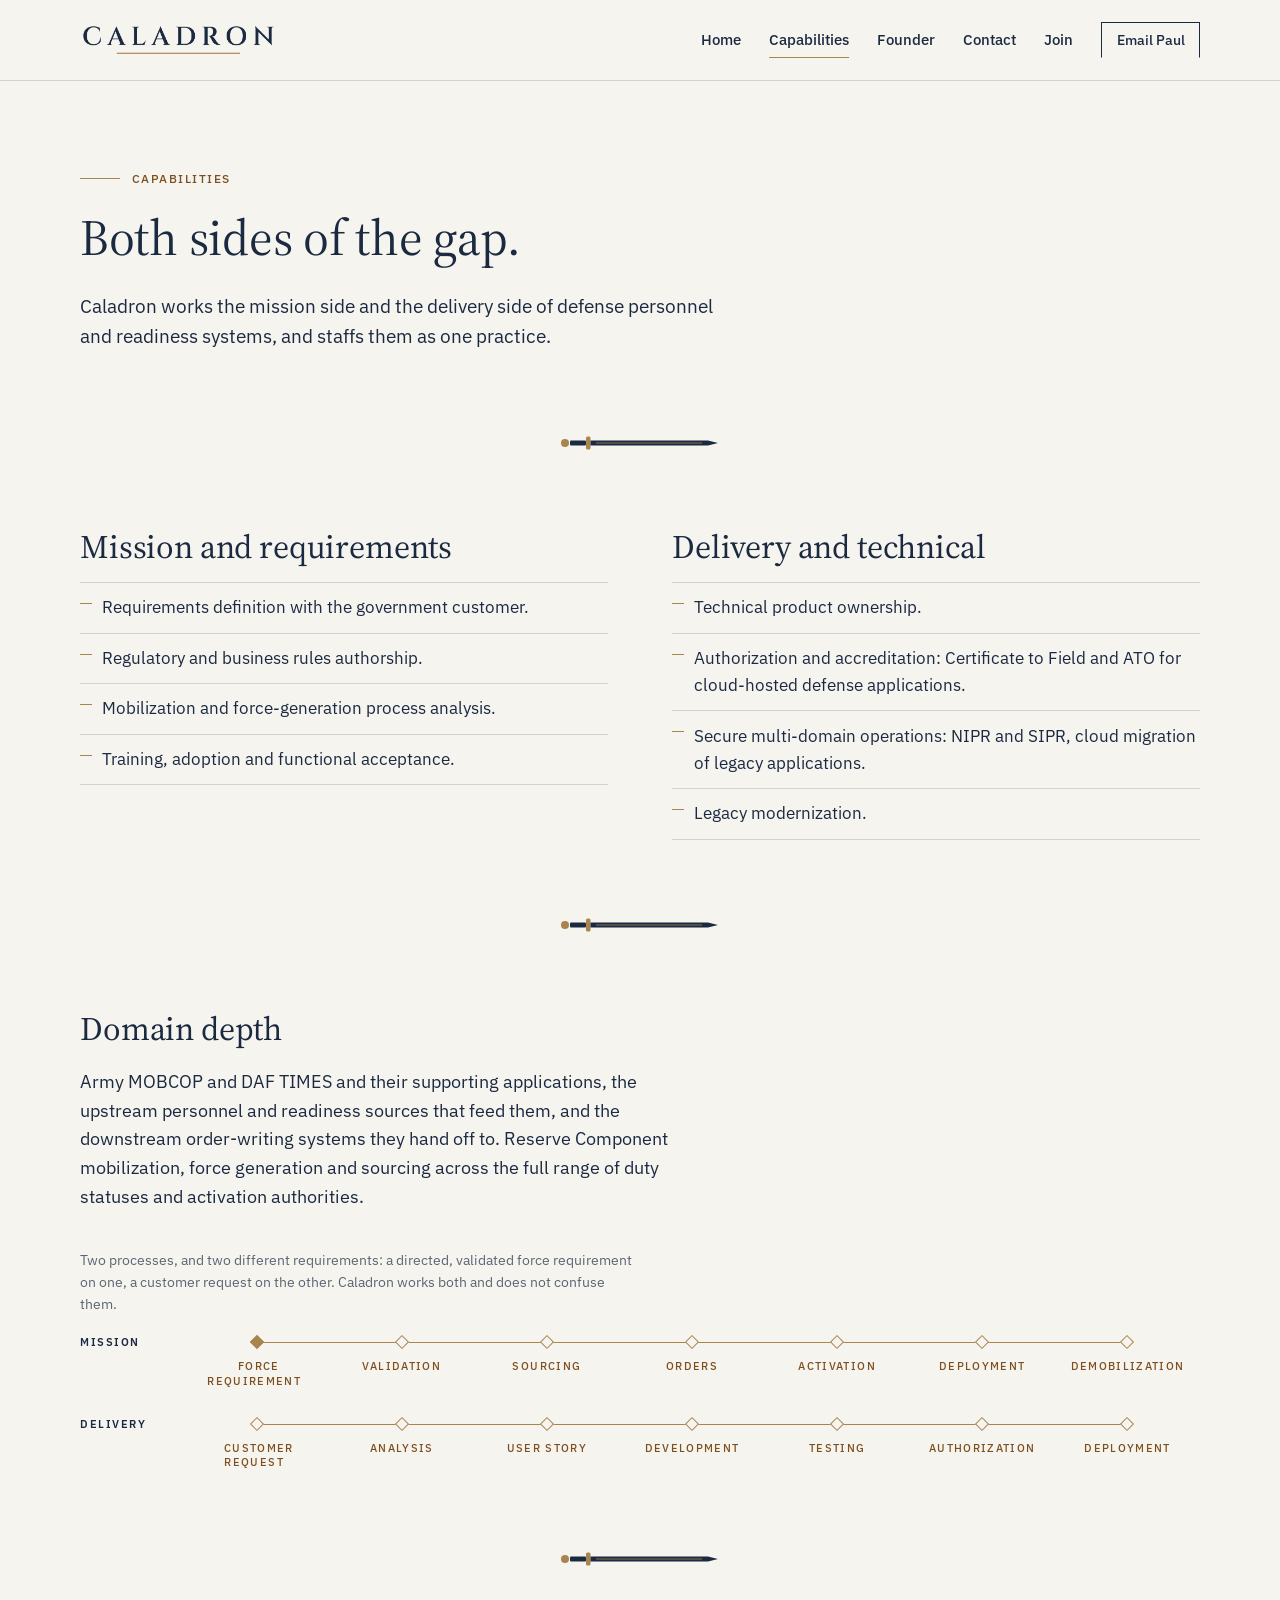
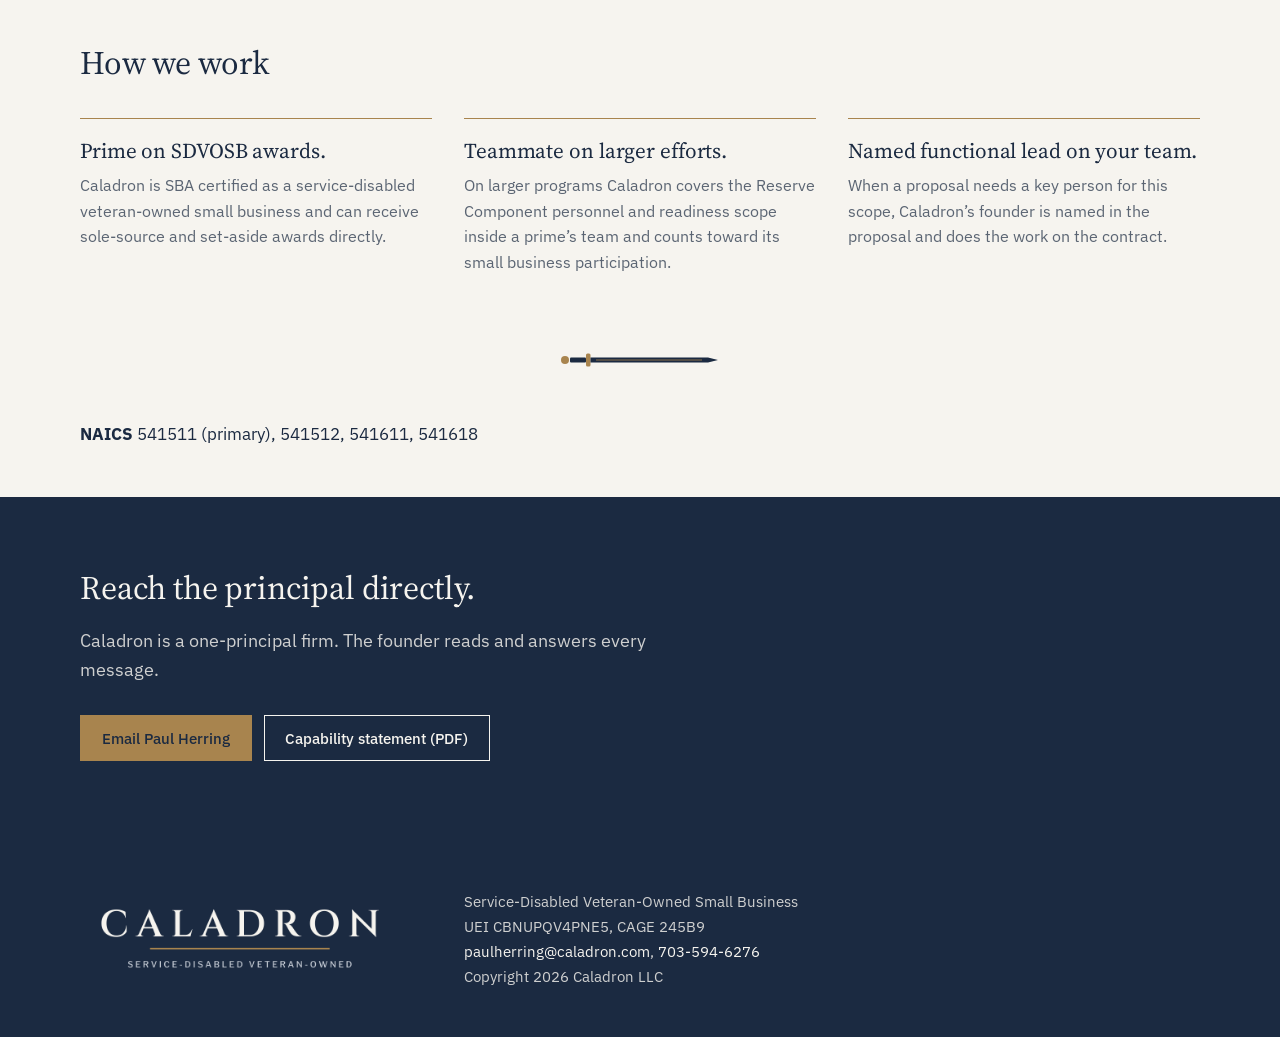
==== capabilities/index.html @ ef8f438b "Rails: a force requirement is not a customer request Co-Authored-By: Claude Fable 5.1 <noreply@anthr" ====
<!doctype html>
<html lang="en">
<head>
<meta charset="utf-8">
<meta name="viewport" content="width=device-width, initial-scale=1, viewport-fit=cover">
<title>Capabilities. Caladron LLC</title>
<meta name="description" content="Mission and requirements work, delivery and technical work, and the domain depth behind both: Reserve Component mobilization, force generation and readiness systems.">
<link rel="canonical" href="https://www.caladron.com/capabilities/">
<meta property="og:site_name" content="Caladron LLC">
<meta property="og:type" content="website">
<meta property="og:title" content="Capabilities. Caladron LLC">
<meta property="og:description" content="Mission and requirements work, delivery and technical work, and the domain depth behind both: Reserve Component mobilization, force generation and readiness systems.">
<meta property="og:url" content="https://www.caladron.com/capabilities/">
<meta property="og:image" content="https://www.caladron.com/assets/caladron-social-1200x630.png">
<meta name="twitter:card" content="summary_large_image">
<link rel="icon" type="image/png" href="../assets/favicon.png">
<link rel="apple-touch-icon" href="../assets/apple-touch-icon.png">
<link rel="preconnect" href="https://fonts.googleapis.com">
<link rel="preconnect" href="https://fonts.gstatic.com" crossorigin>
<link rel="stylesheet" href="https://fonts.googleapis.com/css2?family=IBM+Plex+Sans:wght@400;500;600&family=Source+Serif+4:opsz,wght@8..60,400;8..60,600&display=swap">
<link rel="stylesheet" href="../assets/site.css">
</head>
<body>
<a class="skip" href="#main">Skip to content</a>
<header class="site-header">
  <div class="wrap">
    <a class="brand" href="../" aria-label="Caladron LLC home"><img src="../assets/caladron-header-wordmark.png" alt="Caladron" width="1406" height="243"></a>
    <button class="menu-btn" type="button" aria-expanded="false" aria-controls="nav">Menu</button>
    <nav class="nav" id="nav" aria-label="Site">
      <a href="../">Home</a><a href="../capabilities/" aria-current="page">Capabilities</a><a href="../founder/">Founder</a><a href="../contact/">Contact</a><a href="../join/">Join</a><a class="btn small" href="mailto:paulherring@caladron.com">Email Paul</a>
    </nav>
  </div>
</header>
<main id="main">
<section class="hero">
  <div class="wrap">
    <p class="eyebrow">Capabilities</p>
    <h1>Both sides of the gap.</h1>
    <p class="lede">Caladron works the mission side and the delivery side of defense personnel and readiness systems, and staffs them as one practice.</p>
  </div>
</section>
<div class="divider" aria-hidden="true"><svg viewBox="0 0 168 18" xmlns="http://www.w3.org/2000/svg"><circle cx="9" cy="9" r="4" fill="#A8844E"/><rect x="14" y="6.5" width="16" height="5" rx="1" fill="#1B2A41"/><rect x="30" y="2.5" width="4.5" height="13" rx="1.5" fill="#A8844E"/><path d="M34.5 6.5 H152 L162 9 L152 11.5 H34.5 Z" fill="#1B2A41"/><path d="M40 9 H146" stroke="#A8844E" stroke-width=".8"/></svg></div>
<section class="section">
  <div class="wrap">
    <div class="duo">
      <div><h2>Mission and requirements</h2><ul class="list"><li>Requirements definition with the government customer.</li><li>Regulatory and business rules authorship.</li><li>Mobilization and force-generation process analysis.</li><li>Training, adoption and functional acceptance.</li></ul></div>
      <div><h2>Delivery and technical</h2><ul class="list"><li>Technical product ownership.</li><li>Authorization and accreditation: Certificate to Field and ATO for cloud-hosted defense applications.</li><li>Secure multi-domain operations: NIPR and SIPR, cloud migration of legacy applications.</li><li>Legacy modernization.</li></ul></div>
    </div>
  </div>
</section>
<div class="divider" aria-hidden="true"><svg viewBox="0 0 168 18" xmlns="http://www.w3.org/2000/svg"><circle cx="9" cy="9" r="4" fill="#A8844E"/><rect x="14" y="6.5" width="16" height="5" rx="1" fill="#1B2A41"/><rect x="30" y="2.5" width="4.5" height="13" rx="1.5" fill="#A8844E"/><path d="M34.5 6.5 H152 L162 9 L152 11.5 H34.5 Z" fill="#1B2A41"/><path d="M40 9 H146" stroke="#A8844E" stroke-width=".8"/></svg></div>
<section class="section">
  <div class="wrap">
    <h2>Domain depth</h2>
    <p class="lede">Army MOBCOP and DAF TIMES and their supporting applications, the upstream personnel and readiness sources that feed them, and the downstream order-writing systems they hand off to. Reserve Component mobilization, force generation and sourcing across the full range of duty statuses and activation authorities.</p>
    <p class="rail-title">Two processes, and two different requirements: a directed, validated force requirement on one, a customer request on the other. Caladron works both and does not confuse them.</p><div class="rails"><div class="rail-row"><div class="rail-name">Mission</div><ol class="rail rail-mission" aria-label="The mobilization process"><li><span>Force requirement</span></li><li><span>Validation</span></li><li><span>Sourcing</span></li><li><span>Orders</span></li><li><span>Activation</span></li><li><span>Deployment</span></li><li><span>Demobilization</span></li></ol></div><div class="rail-row"><div class="rail-name">Delivery</div><ol class="rail rail-delivery" aria-label="The delivery process"><li><span>Customer request</span></li><li><span>Analysis</span></li><li><span>User story</span></li><li><span>Development</span></li><li><span>Testing</span></li><li><span>Authorization</span></li><li><span>Deployment</span></li></ol></div></div>
  </div>
</section>
<div class="divider" aria-hidden="true"><svg viewBox="0 0 168 18" xmlns="http://www.w3.org/2000/svg"><circle cx="9" cy="9" r="4" fill="#A8844E"/><rect x="14" y="6.5" width="16" height="5" rx="1" fill="#1B2A41"/><rect x="30" y="2.5" width="4.5" height="13" rx="1.5" fill="#A8844E"/><path d="M34.5 6.5 H152 L162 9 L152 11.5 H34.5 Z" fill="#1B2A41"/><path d="M40 9 H146" stroke="#A8844E" stroke-width=".8"/></svg></div>
<section class="section">
  <div class="wrap">
    <div class="section-head"><h2>How we work</h2></div>
    <div class="trio"><div><h3>Prime on SDVOSB awards.</h3><p>Caladron is SBA certified as a service-disabled veteran-owned small business and can receive sole-source and set-aside awards directly.</p></div><div><h3>Teammate on larger efforts.</h3><p>On larger programs Caladron covers the Reserve Component personnel and readiness scope inside a prime’s team and counts toward its small business participation.</p></div><div><h3>Named functional lead on your team.</h3><p>When a proposal needs a key person for this scope, Caladron’s founder is named in the proposal and does the work on the contract.</p></div></div>
  </div>
</section>
<div class="divider" aria-hidden="true"><svg viewBox="0 0 168 18" xmlns="http://www.w3.org/2000/svg"><circle cx="9" cy="9" r="4" fill="#A8844E"/><rect x="14" y="6.5" width="16" height="5" rx="1" fill="#1B2A41"/><rect x="30" y="2.5" width="4.5" height="13" rx="1.5" fill="#A8844E"/><path d="M34.5 6.5 H152 L162 9 L152 11.5 H34.5 Z" fill="#1B2A41"/><path d="M40 9 H146" stroke="#A8844E" stroke-width=".8"/></svg></div>
<section class="section tight">
  <div class="wrap">
    <p><strong>NAICS</strong> 541511 (primary), 541512, 541611, 541618</p>
  </div>
</section>
<section class="cta navy">
  <div class="wrap">
    <h2>Reach the principal directly.</h2>
    <p class="lede">Caladron is a one-principal firm. The founder reads and answers every message.</p>
    <div class="actions"><a class="btn primary" href="mailto:paulherring@caladron.com">Email Paul Herring</a><a class="btn" href="../assets/Caladron_Capability_Statement.pdf">Capability statement (PDF)</a></div>
  </div>
</section>
</main>
<footer class="site-footer navy">
  <div class="wrap">
    <img src="../assets/caladron-1A-wordmark-on-navy.png" alt="Caladron, service-disabled veteran-owned" width="1568" height="480">
    <div class="lines">
      <p>Service-Disabled Veteran-Owned Small Business</p>
      <p>UEI CBNUPQV4PNE5, CAGE 245B9</p>
      <p><a href="mailto:paulherring@caladron.com">paulherring@caladron.com</a>, <a href="tel:+17035946276">703-594-6276</a></p>
      <p>Copyright 2026 Caladron LLC</p>
    </div>
  </div>
</footer>
<script>
(function () {
  var b = document.querySelector('.menu-btn'), n = document.getElementById('nav');
  if (b && n) b.addEventListener('click', function () {
    var open = n.classList.toggle('open');
    b.setAttribute('aria-expanded', open ? 'true' : 'false');
  });
})();
</script>
</body>
</html>
---- assets/site.css ----
/* Caladron LLC. One measured column, parchment ground, navy type, the wordmark's brass hairline as the only ornament. */
:root {
  --parchment: #F6F4EF;
  --parchment-deep: #ECE8DF;
  --navy: #1B2A41;
  --slate: #5B6573;
  --brass: #A8844E;
  --brass-ink: #7D4F1E;
  --rule: #D8D2C4;
  --font-display: 'Source Serif 4', Georgia, 'Times New Roman', serif;
  --font-body: 'IBM Plex Sans', 'Helvetica Neue', Arial, sans-serif;
  --measure: 62ch;
  --col: 1120px;
  color-scheme: light;
}

* { box-sizing: border-box; }
html { -webkit-text-size-adjust: 100%; }
body {
  margin: 0;
  background: var(--parchment);
  color: var(--navy);
  font-family: var(--font-body);
  font-size: 1.0625rem;
  line-height: 1.6;
  font-feature-settings: "kern" 1;
}
img { max-width: 100%; height: auto; display: block; }
a { color: var(--brass-ink); text-decoration-thickness: 1px; text-underline-offset: 3px; }
a:hover { color: var(--navy); }
:focus-visible { outline: 2px solid var(--brass-ink); outline-offset: 3px; }
.skip { position: absolute; left: -999px; top: 8px; background: var(--navy); color: var(--parchment); padding: .5rem .75rem; z-index: 50; }
.skip:focus { left: 8px; }

h1, h2, h3 { font-family: var(--font-display); font-weight: 400; line-height: 1.15; margin: 0; text-wrap: balance; letter-spacing: -0.005em; }
h1 { font-size: clamp(2rem, 1.2rem + 2.6vw, 3.15rem); max-width: 22ch; }
h2 { font-size: clamp(1.55rem, 1.2rem + 1.1vw, 2.05rem); max-width: 28ch; }
h3 { font-size: 1.32rem; }
p { margin: 0; max-width: var(--measure); }
p + p { margin-top: 1rem; }

.wrap { width: min(100% - 2.5rem, var(--col)); margin-inline: auto; }

/* Eyebrow: the small brass label, with the wordmark's rule in front of it. */
.eyebrow {
  display: flex; align-items: center; gap: .75rem;
  font-size: .78rem; font-weight: 500; letter-spacing: .12em; text-transform: uppercase;
  color: var(--brass-ink); margin: 0 0 1.25rem;
}
.eyebrow::before { content: ""; width: 2.5rem; height: 1px; background: var(--brass); flex: none; }

/* Header */
.site-header { border-bottom: 1px solid var(--rule); background: var(--parchment); }
.site-header .wrap { display: flex; align-items: center; justify-content: space-between; gap: 1.5rem; min-height: 5rem; }
.brand img { height: 34px; width: auto; }
.brand { display: inline-flex; }
.nav { display: flex; align-items: center; gap: 1.75rem; }
.nav a { color: var(--navy); text-decoration: none; font-size: .95rem; font-weight: 500; padding-block: .35rem; border-bottom: 1px solid transparent; }
.nav a:hover { border-bottom-color: var(--brass); }
.nav a[aria-current="page"] { border-bottom-color: var(--brass); }
.menu-btn { display: none; background: none; border: 1px solid var(--navy); color: var(--navy); font: inherit; font-size: .9rem; font-weight: 500; padding: .45rem .8rem; cursor: pointer; }

/* Buttons */
.btn {
  display: inline-flex; align-items: center; justify-content: center;
  padding: .8rem 1.3rem; font-family: var(--font-body); font-size: .95rem; font-weight: 500;
  text-decoration: none; border: 1px solid var(--navy); color: var(--navy); background: transparent;
  cursor: pointer; line-height: 1.2;
}
.btn:hover { background: var(--navy); color: var(--parchment); }
.btn.primary { background: var(--navy); color: var(--parchment); }
.btn.primary:hover { background: #24364f; border-color: #24364f; }
.btn.small { padding: .55rem .9rem; font-size: .9rem; }
.actions { display: flex; flex-wrap: wrap; gap: .75rem; margin-top: 2rem; }

/* Sections */
.section { padding-block: 4.5rem; }
.section + .section { border-top: 0; }
.section.tight { padding-block: 3rem; }
.hero { padding-block: 5.5rem 5rem; }
.hero .lede { font-size: 1.2rem; line-height: 1.55; margin-top: 1.5rem; max-width: 58ch; }
.lede { font-size: 1.15rem; line-height: 1.55; margin-top: 1.25rem; max-width: 58ch; }
.section-head { margin-bottom: 2.25rem; }
.section-head p { margin-top: .9rem; color: var(--slate); }

/* Three-up items: a brass hairline over each, nothing boxed. */
.trio { display: grid; grid-template-columns: repeat(3, minmax(0, 1fr)); gap: 2.5rem 2rem; }
.trio > div { border-top: 1px solid var(--brass); padding-top: 1.25rem; min-width: 0; }
.trio h3 { margin-bottom: .6rem; }
.trio p { color: var(--slate); font-size: 1rem; }

/* Two-column lists on Capabilities */
.duo { display: grid; grid-template-columns: repeat(2, minmax(0, 1fr)); gap: 2.5rem 4rem; }
.duo > div { min-width: 0; }
.duo h2 { margin-bottom: 1rem; }
.list { margin: 0; padding: 0; list-style: none; max-width: var(--measure); }
.list li { padding: .7rem 0 .7rem 1.4rem; position: relative; border-top: 1px solid var(--rule); }
.list li:last-child { border-bottom: 1px solid var(--rule); }
.list li::before { content: ""; position: absolute; left: 0; top: 1.25rem; width: .75rem; height: 1px; background: var(--brass); }

/* Corporate data strip */
.strip { background: var(--parchment-deep); border-top: 1px solid var(--rule); border-bottom: 1px solid var(--rule); padding-block: 1.75rem; }
.strip .wrap { display: grid; grid-template-columns: repeat(4, minmax(0, 1fr)); gap: 1.25rem 2rem; }
.strip dt { font-size: .7rem; letter-spacing: .12em; text-transform: uppercase; color: var(--slate); font-weight: 500; }
.strip dd { margin: .25rem 0 0; font-size: .95rem; font-variant-numeric: tabular-nums; }
.strip dl { margin: 0; min-width: 0; }

/* Navy sections: closing call and footer. Footer navy matches the on-navy logo file exactly. */
.navy { background: var(--navy); color: var(--parchment); }
.navy h2 { color: var(--parchment); }
.navy p { color: rgba(246, 244, 239, .82); }
.navy .btn { border-color: var(--parchment); color: var(--parchment); }
.navy .btn:hover { background: var(--parchment); color: var(--navy); }
.navy .btn.primary { background: var(--brass); border-color: var(--brass); color: var(--navy); }
.navy .btn.primary:hover { background: #b8945e; border-color: #b8945e; }
.navy a { color: var(--parchment); }
.cta { padding-block: 4.5rem; }

.site-footer { padding-block: 3.5rem 3rem; }
.site-footer .wrap { display: grid; grid-template-columns: minmax(0, 320px) minmax(0, 1fr); gap: 2rem 4rem; align-items: start; }
.site-footer img { width: 100%; max-width: 320px; }
.site-footer .lines { font-size: .92rem; line-height: 1.7; }
.site-footer .lines p { max-width: none; margin: 0; }
.site-footer .lines a { text-decoration: none; }
.site-footer .lines a:hover { text-decoration: underline; }

/* Founder */
.founder-grid { display: grid; grid-template-columns: minmax(0, 1fr); gap: 2.5rem 4rem; align-items: start; }
.founder-grid.has-photo { grid-template-columns: minmax(0, 5fr) minmax(0, 7fr); }
.portrait img { width: 100%; aspect-ratio: 4 / 5; object-fit: cover; }
.bio p { max-width: var(--measure); }
.note { font-size: .9rem; color: var(--slate); margin-top: 2.5rem; padding-top: 1.25rem; border-top: 1px solid var(--rule); max-width: var(--measure); }

/* Contact */
.contact-lines { margin-top: 1.5rem; font-size: 1.1rem; line-height: 1.8; }
.contact-lines a { text-decoration: none; border-bottom: 1px solid var(--brass); color: var(--navy); }
.contact-lines a:hover { color: var(--brass-ink); }
.data-table { width: 100%; max-width: 760px; border-collapse: collapse; font-size: .98rem; margin-top: 1.5rem; }
.data-table th, .data-table td { text-align: left; vertical-align: top; padding: .75rem 1.25rem .75rem 0; border-bottom: 1px solid var(--rule); }
.data-table th { font-weight: 500; color: var(--slate); width: 36%; white-space: nowrap; }
.data-table td { font-variant-numeric: tabular-nums; }

.form { max-width: 560px; display: grid; gap: 1.1rem; margin-top: 1.5rem; }
.form label { display: grid; gap: .4rem; font-size: .9rem; font-weight: 500; }
.form input, .form textarea {
  font: inherit; font-size: 1rem; color: var(--navy); background: #fff;
  border: 1px solid #b9b3a4; padding: .7rem .8rem; width: 100%;
}
.form input:focus, .form textarea:focus { border-color: var(--navy); outline: 2px solid var(--brass-ink); outline-offset: 1px; }
.form textarea { min-height: 9rem; resize: vertical; }
.form .btn { justify-self: start; }
.form-note { font-size: .9rem; color: var(--slate); }
.hp { position: absolute; left: -9999px; width: 1px; height: 1px; overflow: hidden; }

/* Phone */
@media (max-width: 760px) {
  body { font-size: 1rem; }
  .site-header .wrap { flex-wrap: wrap; min-height: 4.25rem; padding-block: .75rem; }
  .brand img { height: 28px; }
  .menu-btn { display: inline-block; margin-left: auto; }
  .nav { display: none; width: 100%; flex-direction: column; align-items: flex-start; gap: .25rem; padding: .5rem 0 1rem; border-top: 1px solid var(--rule); margin-top: .5rem; }
  .nav.open { display: flex; }
  .nav a { padding-block: .6rem; font-size: 1.05rem; }
  .nav .btn { margin-top: .5rem; }
  .section { padding-block: 3.25rem; }
  .hero { padding-block: 3.5rem 3.25rem; }
  .hero .lede { font-size: 1.08rem; }
  .trio, .duo { grid-template-columns: minmax(0, 1fr); gap: 2rem; }
  .strip .wrap { grid-template-columns: minmax(0, 1fr); gap: 1rem; }
  .site-footer .wrap { grid-template-columns: minmax(0, 1fr); gap: 1.5rem; }
  .site-footer img { max-width: 260px; }
  .founder-grid.has-photo { grid-template-columns: minmax(0, 1fr); }
  .data-table th { white-space: normal; width: 42%; }
  .actions .btn { width: 100%; }
}
@media (prefers-reduced-motion: no-preference) {
  .btn, .nav a { transition: background-color .15s ease, color .15s ease, border-color .15s ease; }
}

/* Hero art (right column on desktop) */
.hero-grid { display: grid; grid-template-columns: minmax(0, 7fr) minmax(0, 5fr); gap: 3rem 4rem; align-items: center; }
.hero-copy { min-width: 0; }
.hero-art { min-width: 0; }
.hero-art svg { width: 100%; height: auto; display: block; }
.hero-art-mark svg { max-width: 360px; margin-left: auto; }
.hero-art-contours svg { max-width: 520px; margin-left: auto; }
.bridge { stroke-dasharray: 100; stroke-dashoffset: 100; animation: draw 1.1s ease-out .5s forwards; }
.diamond { opacity: 0; animation: fade .5s ease-out 1.5s forwards; }
@keyframes draw { to { stroke-dashoffset: 0; } }
@keyframes fade { to { opacity: 1; } }
@media (prefers-reduced-motion: reduce) { .bridge { animation: none; stroke-dashoffset: 0; } .diamond { animation: none; opacity: 1; } }
@media (max-width: 760px) {
  .hero-grid { grid-template-columns: minmax(0, 1fr); gap: 2rem; }
  .hero-art-mark, .hero-art-contours { display: none; }
  .hero-art-gap { max-width: 380px; }
}

/* Sword divider between sections (the 1C horizontal sword) */
.divider { display: flex; justify-content: center; padding-block: .25rem; }
.divider svg { width: 168px; height: 18px; display: block; }

/* Mobilization and delivery rails: one requirement, two tracks */
.rail-title { margin-top: 2.5rem; font-size: .85rem; color: var(--slate); max-width: 70ch; }
.rails { display: grid; row-gap: 1.5rem; margin-top: 1.25rem; }
.rail-row { display: grid; grid-template-columns: 6.5rem minmax(0, 1fr); align-items: start; }
.rail-name { font-size: .7rem; font-weight: 600; letter-spacing: .14em; text-transform: uppercase; color: var(--navy); line-height: 14px; padding-right: 1rem; }
.rail { list-style: none; margin: 0; padding: 0; position: relative; display: grid; grid-template-columns: repeat(7, minmax(0, 1fr)); }
.rail::before { content: ""; position: absolute; top: 7px; left: calc(100% / 14); right: calc(100% / 14); height: 1px; background: var(--brass); }
.rail li { position: relative; height: 3.6rem; padding: 1.5rem .25rem 0; text-align: center; font-size: .7rem; font-weight: 500; letter-spacing: .12em; text-transform: uppercase; color: var(--brass-ink); line-height: 1.3; }
.rail li::before { content: ""; position: absolute; top: 2px; left: 50%; width: 10px; height: 10px; transform: translateX(-50%) rotate(45deg); background: var(--parchment); border: 1.5px solid var(--brass); box-sizing: border-box; z-index: 1; }
.rail li span { position: relative; background: var(--parchment); padding-inline: .3rem; }
.rail-mission li:first-child::before { background: var(--brass); }
@media (max-width: 760px) {
  .rails { row-gap: 2rem; }
  .rail-row { grid-template-columns: minmax(0, 1fr); row-gap: .6rem; }
  .rail-name { line-height: 1.4; padding: 0; }
  .rail { grid-template-columns: minmax(0, 1fr); gap: .75rem; padding-left: 1.75rem; }
  .rail::before { top: 6px; bottom: 6px; left: 5px; right: auto; width: 1px; height: auto; }
  .rail li { height: auto; padding: 0; text-align: left; }
  .rail li::before { top: 3px; left: -1.75rem; transform: rotate(45deg); }
  .rail li span { position: relative; background: var(--parchment); padding-inline: .3rem; }
.rail-mission li:first-child::after { display: none; }
}
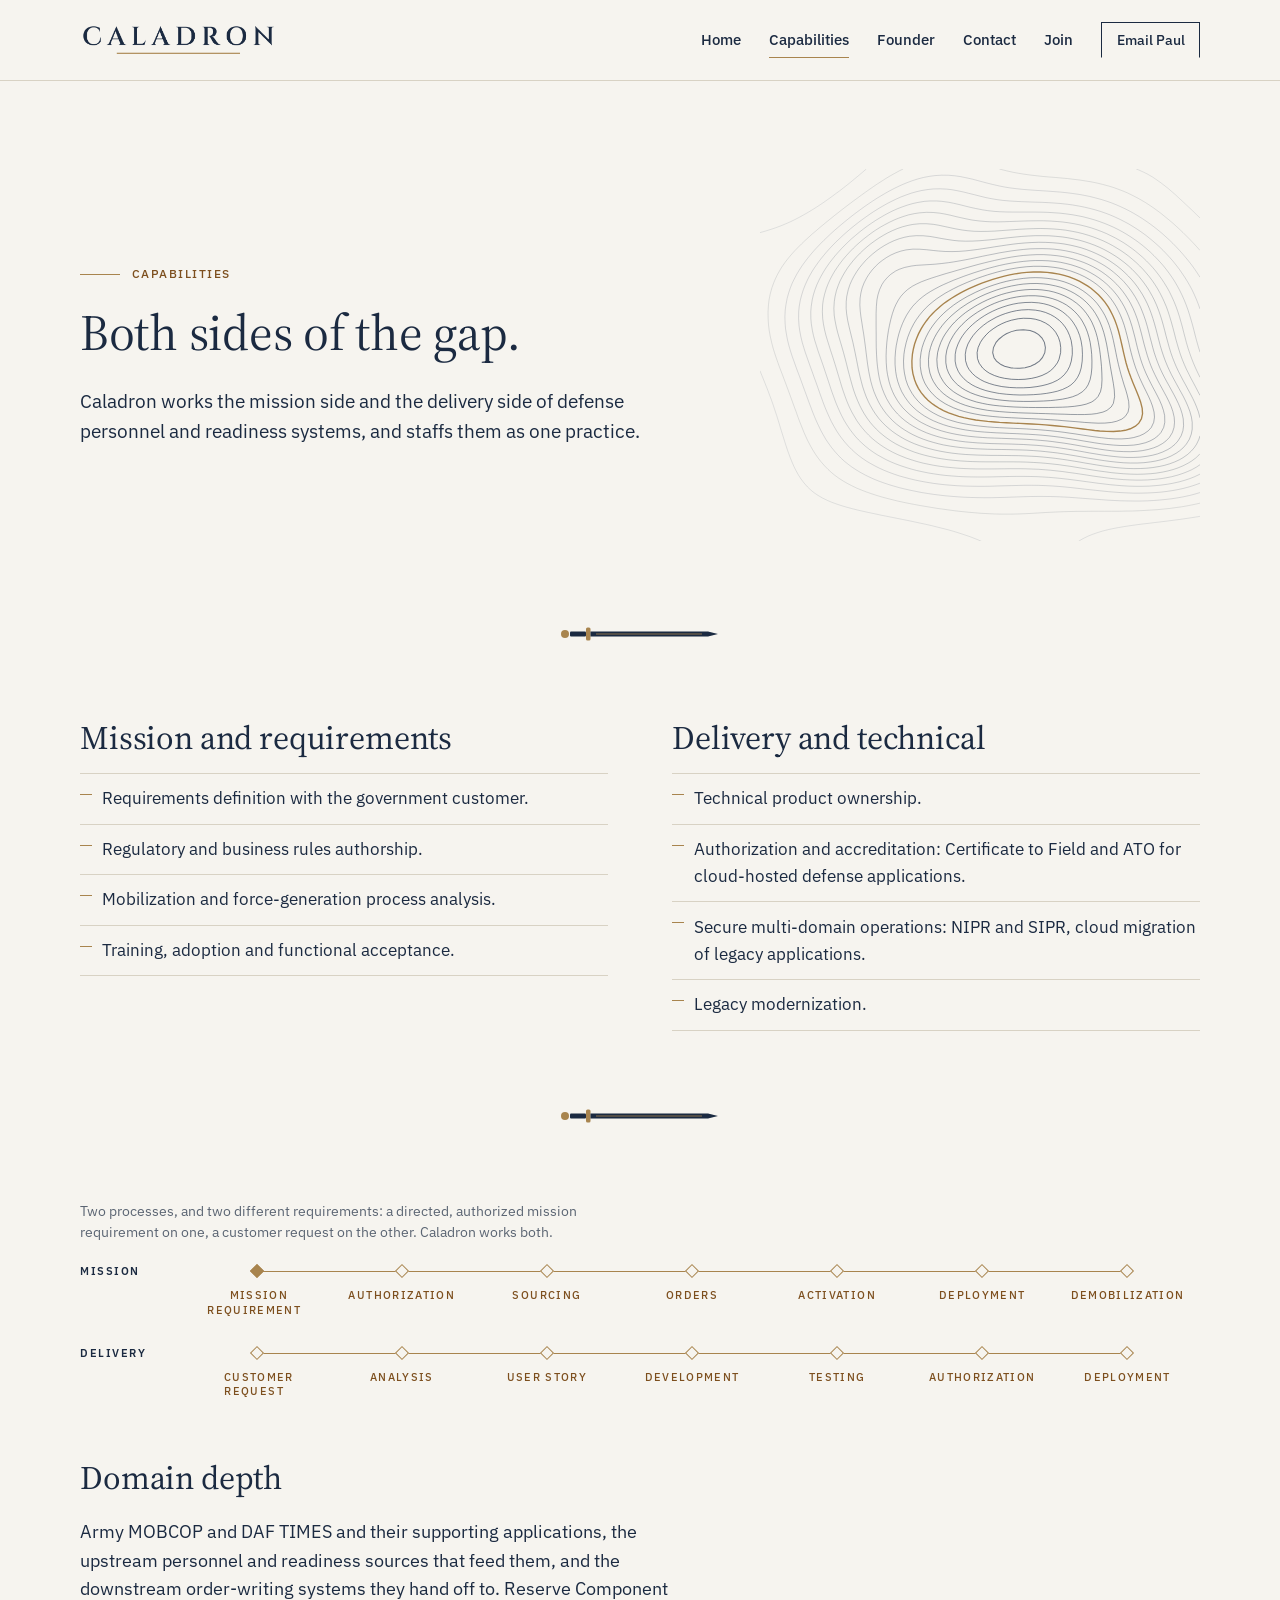
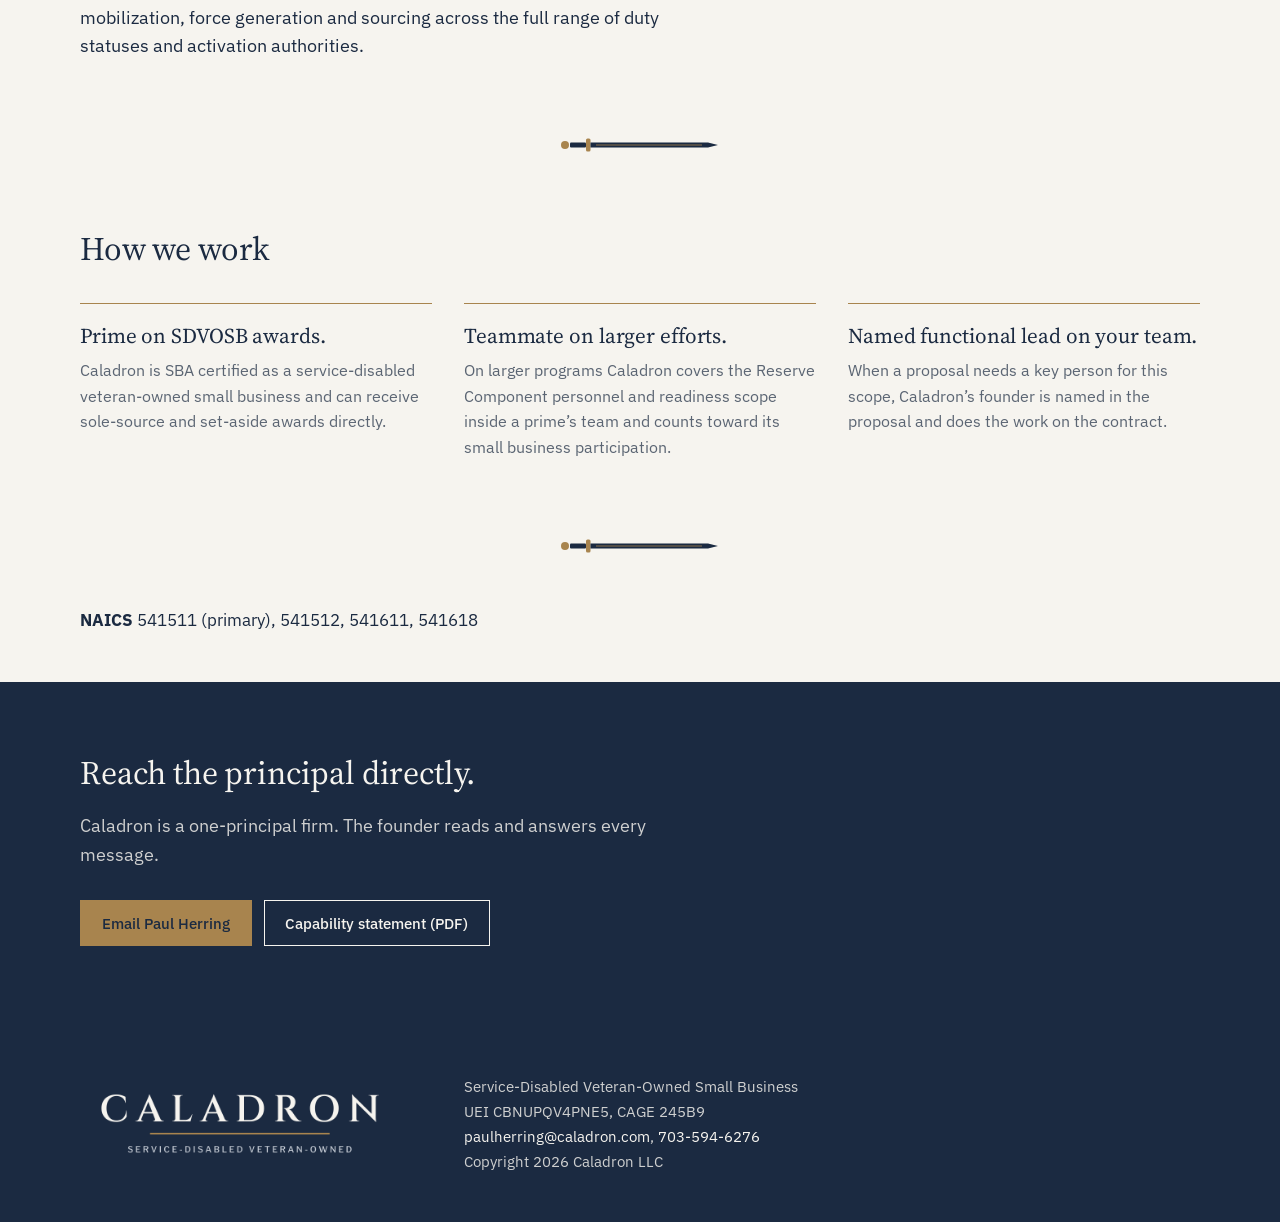
==== commit 57bae4f2: "Rails above Domain depth; mission requirement and authorization; contours on Capabilities Co-Authore" ====
--- a/capabilities/index.html
+++ b/capabilities/index.html
@@ -33,10 +33,40 @@
 </header>
 <main id="main">
 <section class="hero">
-  <div class="wrap">
+  <div class="wrap hero-grid">
+    <div class="hero-copy">
     <p class="eyebrow">Capabilities</p>
     <h1>Both sides of the gap.</h1>
     <p class="lede">Caladron works the mission side and the delivery side of defense personnel and readiness systems, and staffs them as one practice.</p>
+    </div>
+    <div class="hero-art hero-art-contours" aria-hidden="true"><svg xmlns="http://www.w3.org/2000/svg" viewBox="0 0 520 440" role="img" aria-label="Contour lines">
+<polyline points="376.4,440.0 381.5,437.0 387.5,434.0 392.4,432.0 398.1,430.0 404.8,427.9 411.6,426.2 417.6,424.9 423.6,423.8 431.7,422.4 437.7,421.5 445.7,420.4 451.7,419.6 459.8,418.7 466.0,417.9 473.8,417.0 481.9,416.0 487.9,415.2 495.9,414.2 501.9,413.3 510.0,412.1 516.0,411.2 520.0,410.5" fill="none" stroke="#1B2A41" stroke-opacity="0.18" stroke-width="0.70"/>
+<polyline points="0.0,238.5 2.0,243.5 4.3,249.1 6.7,255.2 9.1,261.2 11.3,267.2 13.6,273.2 15.7,279.3 17.7,285.3 19.7,291.3 21.6,297.4 23.4,303.4 25.2,309.4 27.1,315.4 29.0,321.5 30.9,327.5 32.9,333.5 35.1,339.5 37.5,345.6 40.1,351.6 42.2,355.8 45.4,361.6 48.2,366.0 52.2,371.3 56.1,375.7 60.2,379.6 64.2,382.8 68.6,385.8 74.3,389.1 79.9,391.8 84.6,393.8 90.3,395.9 96.4,397.9 102.8,399.8 110.4,401.8 116.4,403.3 122.5,404.7 128.5,406.0 136.5,407.7 142.5,409.0 148.6,410.2 156.6,411.8 162.6,413.0 168.6,414.2 176.7,415.8 182.7,417.1 188.7,418.4 195.8,419.9 202.8,421.5 208.8,423.0 214.8,424.5 220.8,426.0 227.7,427.9 234.5,430.0 240.7,432.0 246.6,434.0 252.0,436.0 257.0,438.0 261.7,440.0" fill="none" stroke="#1B2A41" stroke-opacity="0.18" stroke-width="0.70"/>
+<polyline points="520.0,57.8 516.0,54.0 512.0,50.1 507.9,46.2 503.6,42.2 499.4,38.2 495.0,34.2 490.6,30.1 486.0,26.1 481.9,22.6 477.8,19.4 473.5,16.1 467.8,12.1 463.8,9.4 457.9,6.0 453.7,3.9 447.7,1.2 444.6,0.0" fill="none" stroke="#1B2A41" stroke-opacity="0.18" stroke-width="0.70"/>
+<polyline points="125.6,0.0 121.0,4.0 116.4,7.9 112.4,11.2 108.4,14.5 104.0,18.1 98.9,22.1 94.4,25.6 90.3,28.6 85.6,32.1 80.3,35.9 76.3,38.7 71.2,42.2 66.3,45.4 61.8,48.2 56.2,51.6 51.6,54.2 46.2,57.2 40.2,60.3 36.1,62.3 30.1,64.9 24.1,67.4 18.1,69.6 12.0,71.6 6.0,73.5 0.0,75.2 0.0,75.2" fill="none" stroke="#1B2A41" stroke-opacity="0.18" stroke-width="0.70"/>
+<polyline points="520.0,96.2 516.0,91.7 512.0,87.4 508.0,83.2 503.9,79.1 499.9,75.1 495.9,71.3 491.9,67.6 487.9,64.0 483.5,60.3 478.6,56.3 473.8,52.4 469.8,49.4 465.4,46.2 459.8,42.4 455.8,39.8 449.7,36.2 445.7,34.0 439.7,30.9 433.9,28.1 429.2,26.1 423.6,24.0 417.6,21.8 411.6,20.0 404.6,18.1 397.5,16.4 391.5,15.2 384.7,14.1 377.5,13.0 369.9,12.1 363.4,11.3 355.4,10.6 349.2,10.0 341.3,9.4 333.3,8.7 327.0,8.0 319.2,7.1 311.2,6.0 305.2,5.0 299.2,3.9 291.1,2.1 285.1,0.6 283.0,0.0" fill="none" stroke="#1B2A41" stroke-opacity="0.20" stroke-width="0.72"/>
+<polyline points="169.2,0.0 164.6,2.2 158.6,5.5 154.1,8.0 148.6,11.3 144.3,14.1 138.5,17.8 134.5,20.5 129.3,24.1 124.5,27.5 120.5,30.4 115.3,34.2 110.4,37.8 106.4,40.8 101.9,44.2 96.7,48.2 92.4,51.6 88.3,54.8 84.0,58.3 79.0,62.3 74.3,66.2 70.3,69.5 66.3,73.0 62.2,76.4 57.8,80.4 53.4,84.4 49.2,88.4 45.2,92.4 41.3,96.4 37.6,100.5 34.1,104.6 30.1,109.7 26.7,114.5 24.1,118.6 20.7,124.6 18.1,130.0 16.1,134.8 14.0,140.6 12.0,148.0 10.7,154.7 10.0,160.7 9.5,168.8 9.6,176.8 10.0,183.6 10.9,190.9 12.0,197.2 13.7,204.9 15.3,211.0 17.1,217.0 19.1,223.0 21.2,229.0 23.4,235.1 25.7,241.1 28.0,247.1 30.1,252.8 32.1,258.1 34.1,263.5 36.2,269.2 38.4,275.3 40.6,281.3 42.8,287.3 44.9,293.3 47.2,299.4 49.6,305.4 52.0,311.4 54.2,316.3 56.6,321.5 59.8,327.5 62.2,331.8 65.8,337.5 68.7,341.6 72.3,346.2 76.3,350.8 80.3,354.9 84.3,358.6 88.3,361.9 93.5,365.7 98.4,368.8 103.4,371.7 108.4,374.3 114.4,377.2 120.5,379.7 125.8,381.7 131.5,383.7 137.8,385.8 144.6,387.8 150.6,389.4 156.6,390.9 162.6,392.4 169.1,393.8 176.7,395.4 182.7,396.5 189.6,397.8 196.8,399.0 202.8,400.0 210.8,401.3 216.8,402.1 224.9,403.2 230.9,404.0 238.9,404.9 246.9,405.7 253.0,406.2 261.0,406.9 269.0,407.3 277.1,407.7 284.3,407.9 291.1,407.9 297.3,407.9 305.2,407.7 313.2,407.4 321.2,407.0 329.3,406.5 337.3,406.0 343.3,405.7 351.4,405.3 359.4,405.0 367.4,404.8 375.4,404.6 383.5,404.6 391.5,404.5 399.5,404.5 407.6,404.5 415.6,404.5 423.6,404.5 431.7,404.3 439.7,404.2 447.7,403.9 453.7,403.6 461.8,403.1 469.8,402.6 477.7,401.8 483.9,401.2 491.9,400.1 497.9,399.3 505.9,397.9 512.0,396.7 518.0,395.4 520.0,394.9" fill="none" stroke="#1B2A41" stroke-opacity="0.20" stroke-width="0.72"/>
+<polyline points="520.0,127.9 516.6,122.6 513.8,118.5 510.0,113.2 506.3,108.5 503.0,104.5 499.6,100.5 495.9,96.3 491.9,92.0 487.9,87.9 483.9,84.0 479.8,80.3 475.4,76.3 470.6,72.3 465.8,68.5 461.8,65.5 457.3,62.3 451.7,58.5 447.7,56.0 441.7,52.4 437.7,50.2 431.7,47.1 425.6,44.3 420.8,42.2 415.6,40.1 409.6,38.0 403.6,36.1 396.6,34.2 389.5,32.4 383.5,31.2 377.5,30.1 369.4,28.9 363.0,28.1 355.4,27.3 347.3,26.7 339.6,26.1 333.3,25.7 325.3,25.2 317.2,24.6 310.8,24.1 303.2,23.3 295.1,22.3 289.1,21.3 283.0,20.1 275.1,18.3 269.0,16.8 263.0,15.2 257.0,13.6 251.0,12.0 242.9,10.2 236.9,9.0 230.0,8.0 222.9,7.4 214.8,7.3 206.8,7.8 200.8,8.6 193.2,10.0 186.7,11.7 180.7,13.6 174.7,15.8 169.0,18.1 164.6,20.1 158.6,23.0 152.7,26.1 148.6,28.4 142.5,32.0 138.5,34.4 132.7,38.2 128.5,41.0 123.9,44.2 118.5,48.1 114.4,51.1 110.3,54.2 105.1,58.3 100.4,62.1 96.4,65.4 92.4,68.8 88.3,72.3 83.9,76.3 79.6,80.4 75.4,84.4 71.4,88.4 67.6,92.4 63.9,96.4 60.2,100.7 56.2,105.6 52.5,110.5 49.6,114.5 46.2,119.8 43.3,124.6 40.2,130.6 38.1,134.9 35.8,140.6 33.8,146.7 32.1,152.8 30.6,160.7 29.8,166.8 29.4,174.8 29.7,182.8 30.2,188.9 31.5,196.9 32.7,202.9 34.2,208.9 36.1,215.4 38.1,221.6 40.2,227.4 42.2,233.1 44.4,239.1 46.7,245.1 48.9,251.1 51.1,257.2 53.3,263.2 55.5,269.2 57.7,275.3 60.0,281.3 62.2,287.2 64.2,292.2 66.4,297.4 69.2,303.4 72.1,309.4 74.3,313.4 77.8,319.5 80.5,323.5 84.3,328.8 88.1,333.5 91.7,337.5 95.6,341.6 100.0,345.6 104.4,349.1 108.4,352.1 113.7,355.6 118.5,358.5 124.2,361.6 128.5,363.7 134.5,366.5 140.5,368.9 146.6,371.1 152.6,373.1 158.6,374.9 164.6,376.6 170.7,378.1 177.8,379.7 184.7,381.1 190.7,382.3 198.8,383.6 204.8,384.5 212.8,385.5 218.8,386.2 226.9,386.9 234.9,387.5 240.9,387.9 249.0,388.2 257.0,388.4 265.0,388.5 273.1,388.5 281.1,388.3 289.1,388.1 297.1,387.8 303.2,387.6 311.2,387.3 319.2,387.1 327.3,387.0 335.3,387.0 343.3,387.1 351.4,387.3 359.4,387.7 365.4,388.0 373.4,388.6 381.5,389.2 389.5,389.8 395.5,390.2 403.6,390.8 411.6,391.4 419.3,391.8 425.6,392.1 433.7,392.3 441.7,392.4 449.7,392.4 457.8,392.2 465.1,391.8 471.8,391.3 479.8,390.5 486.0,389.8 493.9,388.6 499.9,387.5 507.9,385.8 514.0,384.2 520.0,382.4 520.0,382.4" fill="none" stroke="#1B2A41" stroke-opacity="0.22" stroke-width="0.75"/>
+<polyline points="520.0,165.4 518.0,159.8 516.0,154.7 513.4,148.7 510.5,142.6 508.0,137.9 504.9,132.6 501.9,127.8 498.4,122.6 495.6,118.5 491.9,113.7 487.9,108.7 484.2,104.5 480.5,100.5 476.6,96.4 472.5,92.4 468.1,88.4 463.8,84.7 459.8,81.4 455.8,78.2 450.4,74.3 445.7,71.1 441.3,68.3 435.7,64.9 430.8,62.3 425.6,59.6 419.6,56.8 413.6,54.2 408.3,52.2 402.6,50.2 396.0,48.2 389.5,46.5 383.5,45.1 377.5,43.9 369.4,42.5 363.4,41.7 355.4,40.8 347.3,40.2 341.3,39.8 333.3,39.4 325.3,39.2 317.2,38.9 309.2,38.6 301.2,38.2 295.1,37.8 287.1,37.1 280.1,36.2 273.1,35.0 267.0,33.8 260.1,32.1 253.0,30.3 246.9,28.8 240.9,27.3 234.9,26.0 226.9,24.5 220.8,23.8 212.8,23.4 204.8,23.6 198.8,24.2 190.7,25.5 184.7,26.9 178.7,28.6 172.7,30.7 166.6,33.0 160.6,35.7 155.5,38.2 150.6,40.7 144.6,44.1 140.5,46.5 134.6,50.2 130.5,52.9 125.7,56.3 120.5,60.0 116.4,63.1 112.3,66.3 107.4,70.3 102.7,74.3 98.4,78.1 94.4,81.9 90.3,85.7 86.3,89.8 82.3,94.0 78.4,98.4 75.0,102.5 71.7,106.5 68.3,111.1 64.5,116.5 61.9,120.5 58.4,126.6 56.2,130.9 53.6,136.6 51.2,142.6 49.3,148.7 47.7,154.7 46.3,162.7 45.7,168.8 45.6,176.8 46.1,184.8 46.9,190.9 48.2,197.8 49.9,204.9 51.7,211.0 53.6,217.0 55.7,223.0 57.8,229.0 60.0,235.1 62.2,241.1 64.2,246.8 66.3,252.5 68.3,258.2 70.3,263.9 72.3,269.5 74.4,275.3 76.7,281.3 79.2,287.3 81.9,293.3 84.3,298.4 87.0,303.4 90.3,309.1 93.1,313.4 96.4,318.0 100.4,323.0 104.4,327.5 108.4,331.5 112.4,335.2 116.4,338.5 120.5,341.6 126.4,345.6 130.5,348.0 136.5,351.3 141.1,353.6 146.6,356.1 152.6,358.5 158.6,360.7 164.6,362.7 170.7,364.4 176.7,366.0 183.7,367.7 190.7,369.1 196.8,370.2 204.8,371.5 210.8,372.3 218.8,373.2 224.9,373.7 232.9,374.3 240.9,374.7 249.0,374.9 257.0,375.0 265.0,375.0 273.1,374.9 281.1,374.6 289.1,374.4 297.1,374.2 305.2,374.0 313.2,373.8 321.2,373.8 329.3,373.9 337.3,374.2 345.3,374.6 353.4,375.2 359.4,375.7 367.4,376.5 375.4,377.4 381.5,378.1 389.5,379.0 396.2,379.7 403.6,380.5 411.6,381.3 417.6,381.8 425.6,382.4 433.7,382.8 441.7,383.1 449.7,383.1 457.8,382.9 465.8,382.5 473.8,381.9 479.8,381.2 487.9,380.0 493.9,378.9 499.9,377.6 507.1,375.7 513.5,373.7 519.0,371.7 520.0,371.3" fill="none" stroke="#1B2A41" stroke-opacity="0.24" stroke-width="0.77"/>
+<polyline points="520.0,216.5 518.0,210.0 516.0,202.9 514.4,196.9 512.9,190.9 511.3,184.8 509.6,178.8 507.8,172.8 505.9,166.8 503.7,160.7 501.3,154.7 498.6,148.7 495.9,143.2 493.4,138.6 489.9,132.6 487.3,128.6 483.9,123.7 480.0,118.5 476.8,114.5 473.3,110.5 469.6,106.5 465.7,102.5 461.5,98.4 457.0,94.4 452.2,90.4 447.7,86.9 443.7,84.0 438.4,80.4 433.7,77.4 428.4,74.3 423.6,71.7 417.6,68.7 412.1,66.3 407.2,64.3 401.5,62.2 395.5,60.2 388.9,58.3 381.5,56.4 375.4,55.2 369.4,54.1 361.4,53.0 354.6,52.2 347.3,51.7 339.3,51.2 331.3,51.0 323.2,50.9 315.2,50.9 307.2,50.9 299.2,50.9 291.1,50.8 283.1,50.5 277.1,50.1 269.0,49.2 262.7,48.2 255.0,46.7 249.0,45.4 242.9,43.9 236.3,42.2 228.9,40.5 222.9,39.3 214.8,38.2 208.8,37.8 200.8,37.8 194.7,38.2 186.7,39.5 180.7,40.8 174.7,42.5 168.6,44.6 162.6,46.9 156.6,49.6 151.4,52.2 146.6,54.8 140.7,58.3 136.5,60.9 131.4,64.3 126.5,67.7 122.5,70.7 117.9,74.3 113.0,78.4 108.4,82.3 104.4,86.0 100.4,89.9 96.4,94.0 92.4,98.4 88.8,102.5 85.6,106.5 82.3,110.7 78.3,116.5 75.7,120.5 72.3,126.4 70.1,130.6 67.3,136.6 65.0,142.6 63.1,148.7 61.7,154.7 60.5,162.7 60.0,168.8 60.1,176.8 60.6,182.8 61.9,190.9 63.2,196.9 64.8,202.9 66.7,208.9 68.6,215.0 70.7,221.0 72.8,227.0 74.9,233.1 76.9,239.1 78.9,245.1 80.9,251.1 82.9,257.2 84.9,263.2 87.1,269.2 89.3,275.3 91.8,281.3 94.4,287.1 96.4,291.3 99.6,297.4 102.4,302.0 106.0,307.4 109.0,311.4 112.4,315.7 116.4,320.1 120.5,324.0 124.5,327.6 129.4,331.5 134.5,335.1 138.5,337.7 144.6,341.1 149.2,343.6 154.6,346.1 160.6,348.6 166.6,350.8 172.7,352.8 178.7,354.6 184.7,356.2 190.9,357.6 198.8,359.2 204.8,360.2 212.8,361.4 218.8,362.1 226.9,362.8 234.9,363.4 240.9,363.7 249.0,363.9 257.0,364.0 265.0,364.0 273.1,363.9 281.1,363.7 287.1,363.6 295.1,363.4 303.2,363.3 311.2,363.3 319.2,363.4 327.3,363.6 333.3,363.9 341.3,364.4 349.3,365.1 355.4,365.7 363.4,366.6 371.4,367.6 377.5,368.4 385.5,369.5 391.5,370.3 399.5,371.4 405.6,372.1 413.6,373.1 420.3,373.7 427.6,374.3 435.7,374.8 443.7,375.0 451.7,375.0 459.8,374.8 467.8,374.2 473.8,373.6 481.9,372.5 487.9,371.4 495.6,369.7 501.9,367.9 508.0,365.9 513.5,363.7 518.0,361.6 520.0,360.6" fill="none" stroke="#1B2A41" stroke-opacity="0.26" stroke-width="0.80"/>
+<polyline points="520.0,246.2 517.5,241.1 514.7,235.1 512.1,229.0 510.0,223.7 508.0,218.1 505.9,211.9 503.9,205.0 502.3,198.9 500.7,192.9 499.2,186.8 497.5,180.8 495.8,174.8 493.9,168.8 491.7,162.7 489.3,156.7 486.6,150.7 483.9,145.1 481.4,140.6 477.8,134.7 475.1,130.6 471.8,126.0 467.8,120.8 464.2,116.5 460.5,112.5 456.6,108.5 452.4,104.5 447.8,100.5 443.7,97.1 439.7,94.0 434.6,90.4 429.7,87.1 425.1,84.4 419.6,81.3 413.7,78.4 409.4,76.3 403.6,73.9 397.5,71.6 391.5,69.6 385.5,67.9 379.1,66.3 371.4,64.7 365.4,63.7 357.4,62.6 351.4,62.1 343.3,61.5 335.3,61.2 327.3,61.2 319.2,61.3 311.2,61.5 303.2,61.8 295.1,62.1 289.1,62.3 281.1,62.5 273.1,62.4 267.0,62.1 259.0,61.4 251.0,60.4 244.9,59.2 238.9,57.9 231.8,56.3 224.9,54.6 218.8,53.3 212.6,52.2 204.8,51.4 196.8,51.2 188.7,51.8 182.7,52.7 175.6,54.2 168.9,56.3 163.3,58.3 158.5,60.3 152.6,63.1 146.6,66.3 142.5,68.6 136.6,72.3 132.5,75.1 128.1,78.4 122.9,82.4 118.5,86.1 114.4,89.7 110.4,93.5 106.4,97.6 102.4,102.0 98.5,106.5 95.4,110.5 92.4,114.6 88.4,120.5 86.0,124.6 82.8,130.6 80.3,136.2 78.3,141.4 76.3,148.1 74.8,154.7 74.0,160.7 73.7,168.8 74.1,176.8 74.9,182.8 76.3,190.1 78.0,196.9 79.8,202.9 81.7,208.9 83.6,215.0 85.6,221.0 87.5,227.0 89.4,233.1 91.2,239.1 93.0,245.1 94.8,251.1 96.6,257.2 98.6,263.2 100.7,269.2 103.0,275.3 105.6,281.3 108.4,287.0 110.8,291.3 114.4,297.4 117.2,301.4 120.5,305.7 124.5,310.4 128.5,314.6 132.5,318.4 136.5,321.7 141.5,325.5 146.6,328.9 150.9,331.5 156.6,334.6 162.6,337.5 167.5,339.5 172.7,341.6 178.7,343.6 185.1,345.6 192.7,347.6 198.8,348.9 204.8,350.1 212.8,351.4 218.8,352.2 226.9,353.0 234.0,353.6 240.9,354.0 249.0,354.3 257.0,354.5 265.0,354.5 273.1,354.5 281.1,354.4 289.1,354.3 297.1,354.2 305.2,354.2 313.2,354.3 321.2,354.6 329.3,354.9 337.3,355.5 343.3,356.0 351.4,356.9 357.8,357.6 365.4,358.7 372.3,359.6 379.5,360.7 385.5,361.6 393.5,362.9 399.5,363.7 407.6,364.8 414.6,365.7 421.6,366.4 429.7,367.1 437.7,367.5 444.3,367.7 450.5,367.7 457.8,367.5 465.8,366.9 473.8,366.0 479.8,365.0 486.4,363.7 493.9,361.7 499.9,359.7 505.3,357.6 510.0,355.5 516.0,352.2 520.0,349.5 520.0,349.5" fill="none" stroke="#1B2A41" stroke-opacity="0.28" stroke-width="0.82"/>
+<polyline points="520.0,267.6 517.7,263.2 514.6,257.2 512.0,252.3 509.2,247.1 506.2,241.1 503.9,236.5 501.5,231.1 499.0,225.0 496.8,219.0 494.9,213.0 493.1,206.9 491.4,200.9 489.9,194.9 487.9,187.3 486.1,180.8 484.3,174.8 482.4,168.8 480.2,162.7 477.8,157.1 475.8,152.7 472.8,146.7 469.8,141.4 466.8,136.6 463.8,132.2 459.8,126.9 456.2,122.6 452.6,118.5 448.7,114.5 444.5,110.5 439.9,106.5 435.7,103.0 431.7,100.0 426.5,96.4 421.6,93.4 416.5,90.4 411.6,87.8 405.6,84.9 399.6,82.4 394.2,80.4 388.3,78.4 381.5,76.4 375.4,74.9 369.4,73.7 361.4,72.3 355.4,71.6 347.3,70.9 339.3,70.5 331.3,70.3 323.2,70.5 315.2,70.8 307.2,71.2 299.2,71.8 292.0,72.3 285.1,72.8 277.1,73.4 269.0,73.7 261.0,73.8 253.0,73.6 244.9,72.9 238.9,72.1 230.9,70.7 224.9,69.4 218.8,68.1 210.8,66.4 204.8,65.4 196.8,64.7 188.7,64.7 180.7,65.5 174.7,66.7 168.5,68.3 162.6,70.3 156.6,72.8 150.6,75.7 145.8,78.4 140.5,81.6 136.4,84.4 130.9,88.4 126.5,92.0 122.5,95.5 118.5,99.3 114.4,103.5 110.4,108.0 106.8,112.5 103.8,116.5 100.4,121.7 97.6,126.6 94.5,132.6 92.4,137.8 90.3,143.8 88.7,150.7 87.8,156.7 87.3,164.7 87.7,172.8 88.6,178.8 90.2,186.8 91.7,192.9 93.4,198.9 95.2,204.9 97.0,211.0 98.7,217.0 100.4,223.3 102.4,231.0 103.9,237.1 105.5,243.1 107.1,249.1 108.8,255.2 110.6,261.2 112.7,267.2 115.1,273.2 117.8,279.3 120.5,284.6 123.2,289.3 126.5,294.4 130.2,299.4 133.6,303.4 137.4,307.4 141.6,311.4 146.4,315.4 150.6,318.5 154.9,321.5 160.6,324.9 165.6,327.5 170.7,329.9 176.7,332.4 182.7,334.7 188.7,336.6 194.7,338.3 200.8,339.8 208.8,341.5 214.8,342.5 222.3,343.6 228.9,344.3 236.9,345.0 244.9,345.5 251.0,345.8 259.0,346.0 267.0,346.1 275.1,346.1 283.1,346.1 291.1,346.1 299.2,346.1 307.2,346.2 315.2,346.4 323.2,346.8 331.3,347.3 337.3,347.8 345.3,348.6 353.4,349.5 359.4,350.4 367.4,351.5 373.4,352.5 380.3,353.6 387.5,354.8 393.5,355.8 401.5,357.0 407.6,357.8 415.6,358.9 422.9,359.6 429.7,360.2 437.7,360.6 445.7,360.8 453.7,360.6 461.8,360.1 467.8,359.5 475.8,358.2 481.9,356.9 487.9,355.3 493.9,353.3 499.9,350.8 505.9,347.7 510.0,345.2 514.9,341.6 519.2,337.5 520.0,336.7" fill="none" stroke="#1B2A41" stroke-opacity="0.30" stroke-width="0.84"/>
+<polyline points="520.0,294.1 518.2,287.3 516.0,281.3 514.0,276.5 511.5,271.2 508.4,265.2 505.9,260.6 503.0,255.2 499.9,249.6 497.6,245.1 494.5,239.1 491.9,233.5 489.9,228.8 487.6,223.0 485.5,217.0 483.7,211.0 481.9,204.5 479.8,196.9 478.3,190.9 476.7,184.8 475.0,178.8 473.1,172.8 471.0,166.8 468.6,160.7 465.9,154.7 463.8,150.6 460.5,144.7 457.8,140.3 453.8,134.6 450.7,130.6 447.4,126.6 443.7,122.6 439.7,118.5 435.4,114.5 430.6,110.5 425.6,106.7 421.6,103.9 416.2,100.5 411.6,97.8 405.6,94.6 400.9,92.4 395.5,90.1 389.5,87.9 383.5,85.9 377.5,84.2 369.7,82.4 363.4,81.2 357.4,80.3 349.3,79.5 341.3,78.9 333.3,78.8 325.3,78.8 317.2,79.2 309.2,79.7 302.1,80.4 295.1,81.1 287.1,82.0 281.1,82.7 273.1,83.6 265.0,84.3 259.0,84.8 251.0,85.2 242.9,85.3 234.9,85.0 228.8,84.4 220.8,83.2 214.8,82.2 206.8,80.7 200.8,79.7 192.7,78.9 184.7,78.8 176.7,79.5 170.7,80.7 164.6,82.4 158.6,84.6 152.6,87.4 147.1,90.4 142.5,93.3 138.1,96.4 133.0,100.5 128.5,104.5 124.5,108.5 121.0,112.5 117.7,116.5 114.4,121.2 111.1,126.6 108.4,131.8 106.3,136.6 104.3,142.6 102.5,150.7 101.9,156.7 101.8,164.7 102.4,171.3 103.6,178.8 104.9,184.8 106.4,191.1 108.3,198.9 109.8,204.9 111.1,211.0 112.4,217.2 114.0,225.0 115.2,231.1 116.4,237.2 118.2,245.1 119.7,251.1 121.3,257.2 123.3,263.2 125.5,269.2 128.2,275.3 130.5,279.8 133.7,285.3 136.5,289.6 140.5,294.9 144.5,299.4 148.5,303.4 152.6,307.0 156.6,310.2 161.1,313.4 166.6,316.9 171.2,319.5 176.7,322.2 182.7,324.8 188.7,327.0 194.7,329.0 200.8,330.7 206.8,332.2 212.9,333.5 220.8,334.9 226.9,335.8 234.9,336.7 242.9,337.4 249.0,337.7 257.0,338.1 265.0,338.3 273.1,338.5 281.1,338.5 289.1,338.6 297.1,338.7 305.2,338.8 313.2,339.1 321.2,339.5 327.3,339.8 335.3,340.5 343.3,341.3 349.3,342.0 357.4,343.1 363.4,344.0 371.4,345.3 377.5,346.3 384.7,347.6 391.5,348.7 397.5,349.7 405.6,351.0 411.6,351.8 419.6,352.8 427.6,353.5 433.7,353.9 441.7,354.1 449.7,354.0 457.2,353.6 463.8,352.9 471.8,351.6 477.8,350.3 483.9,348.5 489.9,346.3 495.8,343.6 499.9,341.2 505.2,337.5 509.6,333.5 513.1,329.5 516.0,325.2 518.7,319.5 520.0,315.4" fill="none" stroke="#1B2A41" stroke-opacity="0.32" stroke-width="0.87"/>
+<polyline points="413.6,345.6 421.6,346.5 429.7,347.2 437.7,347.5 445.7,347.5 453.7,347.1 461.8,346.1 467.8,345.1 474.0,343.6 480.2,341.6 485.9,339.2 491.9,335.9 495.9,333.1 500.1,329.5 503.9,325.1 507.4,319.5 509.7,313.4 510.8,307.4 510.8,299.4 509.9,293.3 508.0,286.4 505.9,280.9 503.5,275.3 500.5,269.2 497.9,264.4 495.0,259.2 491.9,253.5 489.5,249.1 486.3,243.1 483.9,238.1 481.6,233.1 479.1,227.0 476.9,221.0 474.9,215.0 473.1,208.9 471.5,202.9 469.8,196.3 467.9,188.9 466.2,182.8 464.4,176.8 462.4,170.8 460.1,164.7 457.8,159.4 455.5,154.7 452.2,148.7 449.7,144.7 445.7,138.8 442.5,134.6 439.1,130.6 435.4,126.6 431.3,122.6 426.8,118.5 421.8,114.5 417.6,111.5 413.2,108.5 407.6,105.1 402.7,102.5 397.5,100.0 391.5,97.4 385.5,95.1 379.5,93.1 373.4,91.5 367.4,90.1 359.4,88.6 353.4,87.8 345.3,87.1 337.3,86.7 329.3,86.6 321.2,86.9 313.2,87.4 305.2,88.1 299.2,88.8 291.1,89.9 285.1,90.8 277.1,92.0 271.0,93.0 263.0,94.2 257.0,95.1 249.0,96.1 242.9,96.8 234.9,97.4 226.9,97.6 218.8,97.5 210.8,96.9 204.8,96.3 196.8,95.4 188.7,94.8 180.7,94.7 172.7,95.6 166.6,97.0 160.6,99.0 154.6,101.7 149.7,104.5 144.6,108.0 140.5,111.2 136.5,115.0 132.5,119.4 128.6,124.6 126.1,128.6 123.0,134.6 120.7,140.6 119.2,146.7 118.3,152.7 118.0,160.7 118.5,168.1 119.3,174.8 120.5,182.2 121.5,188.9 122.5,194.9 123.6,202.9 124.5,209.5 125.4,217.0 126.4,225.0 127.2,231.1 128.5,239.1 129.7,245.1 131.0,251.1 132.7,257.2 134.7,263.2 137.2,269.2 140.1,275.3 142.5,279.6 146.3,285.3 149.3,289.3 152.8,293.3 156.7,297.4 161.2,301.4 166.4,305.4 170.7,308.3 175.9,311.4 180.7,314.0 186.7,316.8 192.7,319.2 198.8,321.3 204.8,323.1 210.8,324.7 216.8,326.1 224.7,327.5 230.9,328.4 238.9,329.4 244.9,329.9 253.0,330.5 261.0,330.9 269.0,331.2 277.1,331.4 285.1,331.5 291.1,331.6 299.2,331.8 307.2,332.0 315.2,332.3 323.2,332.8 331.3,333.4 337.3,334.0 345.3,334.9 351.4,335.6 359.4,336.8 365.4,337.8 373.4,339.1 379.5,340.2 387.4,341.6 393.5,342.6 399.5,343.6 407.6,344.8 413.6,345.6 413.6,345.6" fill="none" stroke="#1B2A41" stroke-opacity="0.34" stroke-width="0.89"/>
+<polyline points="417.6,339.7 425.6,340.5 433.7,340.9 441.7,340.9 449.7,340.5 457.5,339.5 463.8,338.3 469.8,336.7 475.8,334.5 481.9,331.6 485.9,329.1 490.3,325.5 493.9,321.5 497.7,315.4 499.8,309.4 500.6,303.4 500.2,295.3 498.9,289.3 497.0,283.3 494.5,277.3 491.9,271.9 489.5,267.2 486.2,261.2 483.9,257.0 480.6,251.1 477.8,245.9 475.4,241.1 472.6,235.1 470.1,229.0 467.9,223.0 465.9,217.0 464.2,211.0 462.6,204.9 461.0,198.9 459.5,192.9 457.8,186.3 455.8,179.5 453.7,173.4 451.7,168.1 449.5,162.7 446.5,156.7 443.7,151.6 440.6,146.7 437.7,142.5 433.7,137.4 429.7,132.8 425.6,128.7 421.6,125.1 417.6,121.7 413.5,118.5 407.6,114.5 403.6,112.1 397.5,108.8 392.7,106.5 387.5,104.2 381.5,102.0 375.4,100.0 369.4,98.4 361.4,96.7 355.4,95.7 347.3,94.7 341.3,94.3 333.3,94.1 325.3,94.2 319.2,94.4 311.2,95.1 303.2,96.0 297.1,96.8 289.1,98.1 283.1,99.1 276.2,100.5 269.0,101.9 263.0,103.1 256.6,104.5 249.0,106.1 242.9,107.3 236.4,108.5 228.9,109.8 222.9,110.7 214.8,111.7 206.8,112.5 200.8,112.9 192.7,113.4 184.7,113.9 178.7,114.7 170.7,116.4 164.6,118.5 160.4,120.5 154.6,124.4 150.6,128.1 146.7,132.6 144.1,136.6 141.3,142.6 139.4,148.7 138.2,154.7 137.5,162.7 137.2,170.8 137.2,178.8 137.2,186.8 137.3,194.9 137.3,202.9 137.4,211.0 137.7,219.0 138.2,227.0 138.8,233.1 139.9,241.1 141.0,247.1 142.5,253.4 144.6,259.8 146.7,265.2 149.5,271.2 152.6,276.6 155.7,281.3 158.9,285.3 162.6,289.5 166.6,293.4 171.3,297.4 176.7,301.3 180.7,303.8 186.7,307.2 191.3,309.4 196.8,311.8 202.8,314.0 208.8,315.9 214.8,317.6 222.9,319.4 228.9,320.5 234.9,321.5 242.9,322.5 251.0,323.2 257.0,323.7 265.0,324.1 273.1,324.5 281.1,324.7 289.1,324.9 297.1,325.1 305.2,325.4 311.2,325.6 319.2,326.1 327.3,326.6 335.3,327.3 341.3,328.0 349.3,328.9 355.4,329.8 363.4,331.0 369.4,332.0 377.5,333.4 383.5,334.5 389.5,335.6 397.5,336.9 403.6,337.9 411.6,339.0 417.6,339.7 417.6,339.7" fill="none" stroke="#1B2A41" stroke-opacity="0.36" stroke-width="0.91"/>
+<polyline points="421.6,333.6 429.7,334.0 437.7,334.1 445.7,333.6 451.7,332.9 458.7,331.5 465.4,329.5 470.3,327.5 475.8,324.4 479.8,321.4 483.9,317.2 487.4,311.4 489.3,305.4 489.9,299.4 489.5,293.3 487.9,286.5 485.9,280.7 483.5,275.3 480.5,269.2 477.8,264.2 475.1,259.2 471.8,253.2 469.7,249.1 466.7,243.1 463.9,237.1 461.8,232.0 459.8,226.6 457.8,220.6 455.8,213.7 453.9,206.9 452.4,200.9 450.9,194.9 449.3,188.9 447.6,182.8 445.7,176.8 443.5,170.8 440.9,164.7 437.9,158.7 435.6,154.7 431.7,148.7 428.8,144.7 425.5,140.6 421.6,136.3 417.6,132.4 413.3,128.6 408.2,124.6 403.6,121.3 399.1,118.5 393.5,115.4 387.5,112.5 382.7,110.5 377.2,108.5 370.8,106.5 363.4,104.6 357.4,103.4 351.2,102.5 343.3,101.7 335.3,101.2 327.3,101.2 319.2,101.6 311.2,102.2 305.2,102.9 297.1,104.1 291.1,105.2 284.4,106.5 277.1,108.1 271.0,109.5 265.0,111.0 259.0,112.5 251.7,114.5 244.9,116.4 238.9,118.1 232.9,119.8 226.9,121.6 220.8,123.3 214.8,125.1 208.8,127.0 202.8,128.9 196.8,131.0 190.7,133.3 184.7,136.1 180.0,138.6 174.7,142.3 170.7,145.8 166.6,150.3 163.6,154.7 160.6,160.2 158.6,164.8 156.5,170.8 154.6,177.7 153.0,184.8 151.8,190.9 150.6,198.9 149.9,204.9 149.3,213.0 149.0,221.0 149.2,229.0 149.8,237.1 150.7,243.1 152.5,251.1 154.3,257.2 156.6,262.9 158.6,267.2 162.1,273.2 164.9,277.3 168.6,282.0 172.7,286.2 176.7,289.9 181.0,293.3 186.7,297.2 190.7,299.6 196.8,302.7 202.8,305.4 208.1,307.4 214.2,309.4 220.8,311.2 226.9,312.6 232.9,313.8 240.9,315.1 246.9,315.9 255.0,316.7 263.0,317.3 269.0,317.7 277.1,318.0 285.1,318.3 293.1,318.6 301.2,318.9 309.2,319.2 315.2,319.5 323.2,320.0 331.3,320.7 339.3,321.4 345.3,322.1 353.4,323.2 359.4,324.0 367.4,325.3 373.4,326.3 380.0,327.5 387.5,328.8 393.5,329.8 401.5,331.1 407.6,332.0 415.6,333.0 421.6,333.6 421.6,333.6" fill="none" stroke="#1B2A41" stroke-opacity="0.38" stroke-width="0.94"/>
+<polyline points="409.6,325.5 417.6,326.3 425.6,326.8 433.7,326.8 441.7,326.3 447.7,325.4 455.6,323.5 460.8,321.5 465.8,318.8 470.3,315.4 473.9,311.4 477.1,305.4 478.4,299.4 478.2,291.3 476.8,285.3 474.8,279.3 472.2,273.2 469.8,268.4 467.1,263.2 463.9,257.2 461.8,253.1 458.8,247.1 456.0,241.1 453.7,235.6 451.7,230.3 449.7,224.3 447.7,217.4 446.0,211.0 444.5,204.9 443.1,198.9 441.5,192.9 439.7,186.2 437.7,179.8 435.7,174.3 433.4,168.8 430.5,162.7 427.6,157.7 424.4,152.7 421.5,148.7 417.6,144.0 413.6,139.7 409.6,135.9 405.6,132.5 400.4,128.6 395.5,125.4 390.7,122.6 385.5,119.9 379.5,117.2 373.4,115.0 367.4,113.1 361.4,111.6 355.4,110.3 347.3,109.1 340.5,108.5 333.3,108.2 325.3,108.2 319.0,108.5 311.2,109.2 303.2,110.2 297.1,111.2 290.1,112.5 283.1,114.0 277.1,115.5 271.0,117.1 265.0,118.8 259.0,120.7 253.0,122.6 246.9,124.7 240.9,126.8 234.9,129.1 228.9,131.4 222.9,134.0 216.9,136.6 212.7,138.6 206.8,141.7 201.6,144.7 196.8,147.7 192.7,150.7 187.8,154.7 183.7,158.7 180.1,162.7 176.7,167.3 173.2,172.8 170.7,177.6 168.3,182.8 166.0,188.9 164.1,194.9 162.6,200.9 161.0,208.9 160.2,215.0 159.6,223.0 159.6,231.1 160.3,239.1 161.3,245.1 162.8,251.1 164.9,257.2 167.5,263.2 170.7,268.7 173.8,273.2 177.0,277.3 180.8,281.3 185.2,285.3 190.5,289.3 194.7,292.1 200.4,295.3 204.8,297.5 210.8,300.0 216.8,302.2 222.9,304.1 228.9,305.6 236.9,307.3 242.9,308.4 250.1,309.4 257.0,310.2 265.0,310.9 272.8,311.4 279.1,311.8 287.1,312.1 295.1,312.5 303.2,312.8 311.2,313.2 317.2,313.5 325.3,314.0 333.3,314.6 341.3,315.4 347.3,316.1 355.4,317.1 361.4,318.0 369.4,319.2 375.4,320.2 382.7,321.5 389.5,322.6 395.5,323.6 403.6,324.8 409.6,325.5 409.6,325.5" fill="none" stroke="#1B2A41" stroke-opacity="0.40" stroke-width="0.96"/>
+<polyline points="403.6,317.6 411.6,318.5 419.6,319.0 427.6,319.0 435.7,318.4 441.7,317.4 448.5,315.4 453.7,313.0 458.9,309.4 462.5,305.4 465.3,299.4 466.2,293.3 465.7,287.3 463.8,280.1 461.8,274.7 459.4,269.2 456.5,263.2 453.7,257.6 451.6,253.2 448.8,247.1 446.3,241.1 444.0,235.1 442.0,229.0 440.2,223.0 438.6,217.0 437.1,211.0 435.7,204.7 433.8,196.9 432.2,190.9 430.5,184.8 428.4,178.8 426.0,172.8 423.6,167.7 421.0,162.7 417.6,157.3 414.3,152.7 411.0,148.7 407.3,144.7 403.0,140.6 398.2,136.6 393.5,133.2 389.4,130.6 383.5,127.3 377.8,124.6 372.9,122.6 367.1,120.5 359.9,118.5 353.4,117.1 347.3,116.2 339.3,115.3 331.3,115.0 323.2,115.0 315.2,115.5 307.2,116.4 301.2,117.3 294.4,118.5 287.1,120.1 281.1,121.6 275.1,123.3 269.0,125.1 263.0,127.1 257.0,129.2 251.0,131.5 244.9,134.0 238.9,136.6 234.5,138.6 228.9,141.4 222.9,144.6 218.8,146.9 212.8,150.7 208.8,153.4 204.5,156.7 199.7,160.7 195.5,164.7 191.8,168.8 188.5,172.8 184.7,178.1 181.8,182.8 178.7,188.8 176.7,193.4 174.6,198.9 172.7,205.4 171.0,213.0 170.1,219.0 169.6,227.0 169.9,235.1 170.7,241.3 172.4,249.1 174.5,255.2 176.7,259.9 179.7,265.2 182.7,269.5 186.7,274.3 190.7,278.2 194.7,281.6 199.8,285.3 204.8,288.3 210.5,291.3 215.0,293.3 220.8,295.6 226.9,297.5 233.5,299.4 240.9,301.0 246.9,302.1 255.0,303.3 261.0,304.0 269.0,304.8 277.1,305.4 283.1,305.7 291.1,306.1 299.2,306.5 307.2,306.8 315.2,307.2 321.2,307.6 329.3,308.1 337.3,308.8 343.9,309.4 351.4,310.2 359.4,311.2 365.4,312.1 373.4,313.2 379.5,314.2 387.5,315.4 393.5,316.3 401.5,317.4 403.6,317.6" fill="none" stroke="#1B2A41" stroke-opacity="0.42" stroke-width="0.99"/>
+<polyline points="401.5,309.6 409.6,310.1 417.6,310.2 425.6,309.7 431.7,308.8 437.7,307.0 443.7,304.0 447.7,300.4 450.8,295.3 452.1,289.3 451.7,282.9 449.8,275.3 447.7,269.4 445.7,264.4 443.5,259.2 441.0,253.2 438.6,247.1 436.4,241.1 434.4,235.1 432.6,229.0 431.1,223.0 429.7,217.0 427.9,208.9 426.5,202.9 425.1,196.9 423.5,190.9 421.6,184.8 419.4,178.8 416.8,172.8 413.7,166.8 411.3,162.7 407.6,157.4 403.8,152.7 400.0,148.7 395.6,144.7 391.5,141.3 387.5,138.5 381.5,134.8 377.4,132.6 371.4,129.9 365.4,127.6 359.4,125.8 353.4,124.3 345.3,122.9 339.3,122.2 331.3,121.7 323.2,121.7 315.2,122.2 309.2,122.8 301.2,124.0 295.1,125.2 288.8,126.6 281.2,128.6 275.1,130.4 269.0,132.4 263.0,134.6 257.8,136.6 253.0,138.7 246.9,141.4 240.9,144.4 236.5,146.7 230.9,149.9 226.3,152.7 220.8,156.4 216.8,159.3 212.6,162.7 208.0,166.8 204.0,170.8 200.3,174.8 196.8,179.3 192.9,184.8 190.4,188.9 187.3,194.9 184.8,200.9 182.7,206.9 181.2,213.0 180.1,219.0 179.5,227.0 179.7,235.1 180.7,241.8 182.7,249.1 184.7,254.3 187.2,259.2 190.7,264.6 194.5,269.2 198.5,273.2 202.8,276.8 206.8,279.7 212.6,283.3 216.8,285.5 222.9,288.2 228.9,290.4 234.9,292.3 240.9,293.9 247.8,295.3 255.0,296.6 261.0,297.4 269.0,298.3 277.1,299.0 283.1,299.5 291.1,299.9 299.2,300.3 307.2,300.7 315.2,301.1 321.2,301.4 329.3,301.9 337.3,302.4 345.3,303.1 351.4,303.7 359.4,304.5 366.7,305.4 373.4,306.2 381.5,307.3 387.5,308.0 395.5,309.0 401.5,309.6 401.5,309.6" fill="none" stroke="#A8844E" stroke-width="1.6"/>
+<polyline points="383.5,299.5 391.5,300.0 399.5,300.4 407.6,300.3 415.6,299.5 421.6,298.1 427.6,295.6 431.7,292.4 435.0,287.3 436.1,281.3 435.7,274.6 434.0,267.2 432.3,261.2 430.3,255.2 428.5,249.1 426.7,243.1 425.1,237.1 423.6,231.1 421.8,223.0 420.6,217.0 419.4,211.0 417.7,202.9 416.3,196.9 414.6,190.9 412.7,184.8 410.3,178.8 407.6,173.0 405.2,168.8 401.5,163.1 398.2,158.7 394.6,154.7 390.4,150.7 385.5,146.7 381.5,143.8 376.3,140.6 371.4,138.1 365.4,135.5 359.4,133.3 353.4,131.6 347.3,130.3 339.3,129.2 332.1,128.6 325.3,128.4 319.2,128.6 311.2,129.3 303.2,130.4 297.1,131.5 291.1,132.8 284.3,134.6 277.7,136.6 271.8,138.6 266.5,140.6 261.0,142.9 255.0,145.6 249.0,148.6 244.9,150.7 238.9,154.2 234.9,156.7 229.0,160.7 224.9,163.9 220.8,167.2 216.8,170.8 212.8,174.8 208.8,179.2 204.8,184.3 201.6,188.9 198.8,193.6 196.1,198.9 193.6,204.9 191.6,211.0 190.3,217.0 189.3,225.0 189.4,233.1 190.6,241.1 192.3,247.1 194.7,252.9 197.2,257.2 200.8,262.2 204.8,266.7 208.8,270.4 212.8,273.5 218.7,277.3 222.9,279.5 228.9,282.3 234.9,284.6 240.9,286.5 246.9,288.0 253.0,289.3 261.0,290.8 267.0,291.6 275.1,292.5 283.1,293.2 289.1,293.6 297.1,294.0 305.2,294.4 313.2,294.8 321.2,295.1 327.3,295.4 335.3,295.8 343.3,296.3 351.4,296.8 358.0,297.4 365.4,298.0 373.4,298.6 381.5,299.3 383.5,299.5" fill="none" stroke="#1B2A41" stroke-opacity="0.46" stroke-width="1.03"/>
+<polyline points="343.3,289.3 351.4,289.6 359.4,289.8 367.4,290.1 375.4,290.2 383.5,290.2 391.5,289.8 397.5,289.1 405.3,287.3 410.0,285.3 415.0,281.3 417.6,277.0 419.1,269.2 418.7,261.2 417.6,253.4 416.5,247.1 415.4,241.1 414.0,233.1 413.0,227.0 411.7,219.0 410.7,213.0 409.6,206.9 407.8,198.9 406.2,192.9 404.2,186.8 401.8,180.8 399.5,176.1 396.5,170.8 393.5,166.4 389.5,161.5 385.5,157.3 381.5,153.8 377.4,150.7 371.4,146.9 367.3,144.7 361.4,142.0 355.4,139.8 349.3,138.2 341.7,136.6 335.3,135.8 327.3,135.3 319.2,135.4 311.2,136.0 305.2,136.8 297.1,138.3 291.1,139.7 285.1,141.3 279.1,143.2 273.1,145.4 267.0,147.8 261.0,150.5 256.6,152.7 251.0,155.7 245.8,158.7 240.9,161.9 236.8,164.7 231.6,168.8 226.9,172.8 222.9,176.6 218.9,180.8 215.5,184.8 212.5,188.9 208.8,194.5 206.4,198.9 203.6,204.9 201.5,211.0 200.0,217.0 199.1,225.0 199.3,233.1 200.8,241.1 202.8,246.8 204.9,251.1 208.8,257.1 212.3,261.2 216.5,265.2 220.8,268.5 224.9,271.2 230.9,274.5 236.9,277.1 242.8,279.3 249.0,281.1 255.0,282.6 261.0,283.8 269.0,285.2 275.1,285.9 283.1,286.7 290.6,287.3 297.1,287.7 305.2,288.1 313.2,288.4 321.2,288.6 329.3,288.9 337.3,289.1 343.3,289.3 343.3,289.3" fill="none" stroke="#1B2A41" stroke-opacity="0.48" stroke-width="1.06"/>
+<polyline points="301.2,281.3 309.2,281.6 317.2,281.8 325.3,281.9 333.3,281.9 341.3,281.9 349.3,281.7 357.4,281.5 363.4,281.2 371.4,280.5 379.5,279.3 385.5,277.9 391.5,275.6 395.5,273.1 399.5,268.9 402.4,263.2 403.7,257.2 404.2,249.1 404.0,241.1 403.6,233.6 403.0,227.0 402.1,219.0 401.3,213.0 399.9,204.9 398.6,198.9 396.9,192.9 394.7,186.8 392.1,180.8 389.5,176.2 385.9,170.8 382.7,166.8 378.9,162.7 374.3,158.7 369.4,155.2 365.4,152.7 359.4,149.7 353.4,147.3 347.3,145.4 341.3,144.0 333.3,142.9 327.3,142.4 319.2,142.4 313.2,142.8 305.2,143.7 299.2,144.8 291.1,146.7 285.1,148.4 279.1,150.5 273.3,152.7 268.6,154.7 263.0,157.4 257.0,160.6 253.0,163.0 247.1,166.8 242.9,169.7 238.9,172.9 234.4,176.8 230.2,180.8 226.5,184.8 222.9,189.4 219.0,194.9 216.6,198.9 213.7,204.9 211.5,211.0 209.9,217.0 209.0,225.0 209.5,233.1 210.8,239.2 213.1,245.1 216.6,251.1 219.7,255.2 223.7,259.2 228.7,263.2 232.9,265.9 238.9,269.2 243.5,271.2 249.0,273.2 255.6,275.3 263.0,277.0 269.0,278.2 276.4,279.3 283.1,280.0 291.1,280.7 299.2,281.2 301.2,281.3" fill="none" stroke="#1B2A41" stroke-opacity="0.50" stroke-width="1.08"/>
+<polyline points="287.1,273.4 295.1,274.1 303.2,274.5 311.2,274.7 319.2,274.7 327.3,274.5 335.3,274.2 343.3,273.7 349.3,273.1 357.4,272.0 363.4,270.8 369.4,269.2 375.4,266.8 381.2,263.2 385.1,259.2 387.7,255.2 390.1,249.1 391.5,242.2 392.2,235.1 392.3,227.0 392.0,219.0 391.4,213.0 390.2,204.9 388.8,198.9 387.0,192.9 384.6,186.8 381.5,180.8 379.0,176.8 375.4,172.2 371.4,168.0 367.4,164.5 362.2,160.7 357.4,158.0 351.4,155.2 345.3,153.1 339.3,151.6 333.3,150.5 325.3,149.8 317.2,149.8 309.2,150.4 303.2,151.3 296.1,152.7 289.1,154.6 283.1,156.5 277.3,158.7 272.7,160.7 267.0,163.5 261.1,166.8 257.0,169.3 251.8,172.8 246.9,176.5 242.9,180.0 238.9,183.8 234.9,188.1 231.1,192.9 228.4,196.9 225.0,202.9 222.9,207.7 220.8,213.9 219.6,221.0 219.6,229.0 220.8,235.7 222.9,241.1 226.3,247.1 229.5,251.1 233.7,255.2 238.9,259.1 242.9,261.5 249.0,264.5 255.0,266.8 261.0,268.7 267.0,270.2 273.1,271.5 281.1,272.7 287.1,273.4 287.1,273.4" fill="none" stroke="#1B2A41" stroke-opacity="0.52" stroke-width="1.10"/>
+<polyline points="283.1,265.3 291.1,266.2 299.2,266.8 307.2,267.1 315.2,267.0 323.2,266.7 331.3,266.1 338.5,265.2 345.3,264.0 351.4,262.6 357.4,260.6 363.4,257.8 367.5,255.2 371.9,251.1 375.4,246.1 377.8,241.1 379.6,235.1 380.8,227.0 381.1,219.0 380.7,211.0 379.5,203.4 377.8,196.9 375.5,190.9 373.4,186.6 369.8,180.8 366.6,176.8 362.6,172.8 357.6,168.8 353.4,166.1 347.3,163.1 341.3,160.8 335.3,159.2 329.3,158.2 321.2,157.6 313.2,157.8 305.2,158.6 299.2,159.7 293.1,161.2 287.1,163.1 281.1,165.3 275.1,168.0 269.6,170.8 265.0,173.5 260.0,176.8 255.0,180.6 251.0,184.0 246.9,187.9 242.9,192.4 239.5,196.9 236.9,201.0 234.0,206.9 231.8,213.0 230.7,219.0 230.6,227.0 231.8,233.1 234.3,239.1 236.9,243.2 240.9,247.8 244.9,251.3 250.7,255.2 255.0,257.4 261.0,259.9 267.0,261.9 273.1,263.4 281.1,265.0 283.1,265.3" fill="none" stroke="#1B2A41" stroke-opacity="0.54" stroke-width="1.13"/>
+<polyline points="287.1,257.3 295.1,258.2 303.2,258.6 311.2,258.6 319.2,258.2 327.3,257.2 333.3,256.1 339.3,254.6 345.3,252.6 351.4,249.7 355.4,247.0 359.7,243.1 363.4,238.2 366.0,233.1 367.9,227.0 369.1,219.0 369.0,211.0 367.8,202.9 365.9,196.9 363.4,191.2 360.7,186.8 357.4,182.6 353.4,178.6 348.2,174.8 343.3,172.0 337.3,169.5 331.3,167.8 325.3,166.8 317.2,166.2 309.2,166.6 303.2,167.4 296.9,168.8 290.1,170.8 284.7,172.8 279.1,175.3 273.1,178.6 269.0,181.1 263.9,184.8 259.1,188.9 255.2,192.9 251.8,196.9 249.0,201.0 245.7,206.9 243.6,213.0 242.6,219.0 242.9,226.5 244.9,233.0 247.2,237.1 251.0,241.7 255.0,245.3 260.9,249.1 265.0,251.2 271.0,253.5 277.1,255.3 285.1,257.0 287.1,257.3" fill="none" stroke="#1B2A41" stroke-opacity="0.56" stroke-width="1.15"/>
+<polyline points="289.1,247.4 297.1,248.5 305.2,248.8 313.2,248.5 321.2,247.4 327.3,246.0 333.3,244.0 339.3,241.1 343.3,238.4 347.3,234.7 351.4,229.2 353.4,224.9 355.3,217.0 355.4,211.0 354.6,204.9 352.7,198.9 349.4,192.9 346.1,188.9 341.7,184.8 337.3,182.0 331.3,179.2 325.3,177.5 319.2,176.6 311.2,176.4 305.2,177.0 297.1,178.7 291.1,180.6 285.9,182.8 281.1,185.3 275.5,188.9 271.0,192.3 267.0,196.2 263.1,200.9 260.5,204.9 257.8,211.0 256.6,217.0 257.0,223.9 259.0,229.5 263.0,235.1 267.0,238.6 271.0,241.3 277.1,244.1 283.1,246.1 289.1,247.4 289.1,247.4" fill="none" stroke="#1B2A41" stroke-opacity="0.58" stroke-width="1.18"/>
+<polyline points="299.2,235.3 307.2,235.5 313.2,234.8 319.7,233.1 325.3,230.5 330.2,227.0 333.7,223.0 336.6,217.0 337.3,211.0 336.1,204.9 333.3,199.8 329.3,195.7 324.8,192.9 319.2,190.9 311.2,189.9 303.2,190.6 297.1,192.2 291.1,194.8 287.1,197.2 282.6,200.9 279.0,204.9 275.9,211.0 275.0,217.0 276.6,223.0 279.5,227.0 284.8,231.1 289.1,233.1 297.1,235.1 299.2,235.3" fill="none" stroke="#1B2A41" stroke-opacity="0.60" stroke-width="1.20"/>
+</svg></div>
   </div>
 </section>
 <div class="divider" aria-hidden="true"><svg viewBox="0 0 168 18" xmlns="http://www.w3.org/2000/svg"><circle cx="9" cy="9" r="4" fill="#A8844E"/><rect x="14" y="6.5" width="16" height="5" rx="1" fill="#1B2A41"/><rect x="30" y="2.5" width="4.5" height="13" rx="1.5" fill="#A8844E"/><path d="M34.5 6.5 H152 L162 9 L152 11.5 H34.5 Z" fill="#1B2A41"/><path d="M40 9 H146" stroke="#A8844E" stroke-width=".8"/></svg></div>
@@ -51,9 +81,9 @@
 <div class="divider" aria-hidden="true"><svg viewBox="0 0 168 18" xmlns="http://www.w3.org/2000/svg"><circle cx="9" cy="9" r="4" fill="#A8844E"/><rect x="14" y="6.5" width="16" height="5" rx="1" fill="#1B2A41"/><rect x="30" y="2.5" width="4.5" height="13" rx="1.5" fill="#A8844E"/><path d="M34.5 6.5 H152 L162 9 L152 11.5 H34.5 Z" fill="#1B2A41"/><path d="M40 9 H146" stroke="#A8844E" stroke-width=".8"/></svg></div>
 <section class="section">
   <div class="wrap">
-    <h2>Domain depth</h2>
+    <p class="rail-title">Two processes, and two different requirements: a directed, authorized mission requirement on one, a customer request on the other. Caladron works both.</p><div class="rails"><div class="rail-row"><div class="rail-name">Mission</div><ol class="rail rail-mission" aria-label="The mobilization process"><li><span>Mission requirement</span></li><li><span>Authorization</span></li><li><span>Sourcing</span></li><li><span>Orders</span></li><li><span>Activation</span></li><li><span>Deployment</span></li><li><span>Demobilization</span></li></ol></div><div class="rail-row"><div class="rail-name">Delivery</div><ol class="rail rail-delivery" aria-label="The delivery process"><li><span>Customer request</span></li><li><span>Analysis</span></li><li><span>User story</span></li><li><span>Development</span></li><li><span>Testing</span></li><li><span>Authorization</span></li><li><span>Deployment</span></li></ol></div></div>
+    <h2 class="after-rails">Domain depth</h2>
     <p class="lede">Army MOBCOP and DAF TIMES and their supporting applications, the upstream personnel and readiness sources that feed them, and the downstream order-writing systems they hand off to. Reserve Component mobilization, force generation and sourcing across the full range of duty statuses and activation authorities.</p>
-    <p class="rail-title">Two processes, and two different requirements: a directed, validated force requirement on one, a customer request on the other. Caladron works both and does not confuse them.</p><div class="rails"><div class="rail-row"><div class="rail-name">Mission</div><ol class="rail rail-mission" aria-label="The mobilization process"><li><span>Force requirement</span></li><li><span>Validation</span></li><li><span>Sourcing</span></li><li><span>Orders</span></li><li><span>Activation</span></li><li><span>Deployment</span></li><li><span>Demobilization</span></li></ol></div><div class="rail-row"><div class="rail-name">Delivery</div><ol class="rail rail-delivery" aria-label="The delivery process"><li><span>Customer request</span></li><li><span>Analysis</span></li><li><span>User story</span></li><li><span>Development</span></li><li><span>Testing</span></li><li><span>Authorization</span></li><li><span>Deployment</span></li></ol></div></div>
   </div>
 </section>
 <div class="divider" aria-hidden="true"><svg viewBox="0 0 168 18" xmlns="http://www.w3.org/2000/svg"><circle cx="9" cy="9" r="4" fill="#A8844E"/><rect x="14" y="6.5" width="16" height="5" rx="1" fill="#1B2A41"/><rect x="30" y="2.5" width="4.5" height="13" rx="1.5" fill="#A8844E"/><path d="M34.5 6.5 H152 L162 9 L152 11.5 H34.5 Z" fill="#1B2A41"/><path d="M40 9 H146" stroke="#A8844E" stroke-width=".8"/></svg></div>
--- a/assets/site.css
+++ b/assets/site.css
@@ -200,7 +200,8 @@
 .divider svg { width: 168px; height: 18px; display: block; }
 
 /* Mobilization and delivery rails: one requirement, two tracks */
-.rail-title { margin-top: 2.5rem; font-size: .85rem; color: var(--slate); max-width: 70ch; }
+.rail-title { margin-top: 0; font-size: .85rem; color: var(--slate); max-width: 70ch; }
+.after-rails { margin-top: 3.5rem; }
 .rails { display: grid; row-gap: 1.5rem; margin-top: 1.25rem; }
 .rail-row { display: grid; grid-template-columns: 6.5rem minmax(0, 1fr); align-items: start; }
 .rail-name { font-size: .7rem; font-weight: 600; letter-spacing: .14em; text-transform: uppercase; color: var(--navy); line-height: 14px; padding-right: 1rem; }
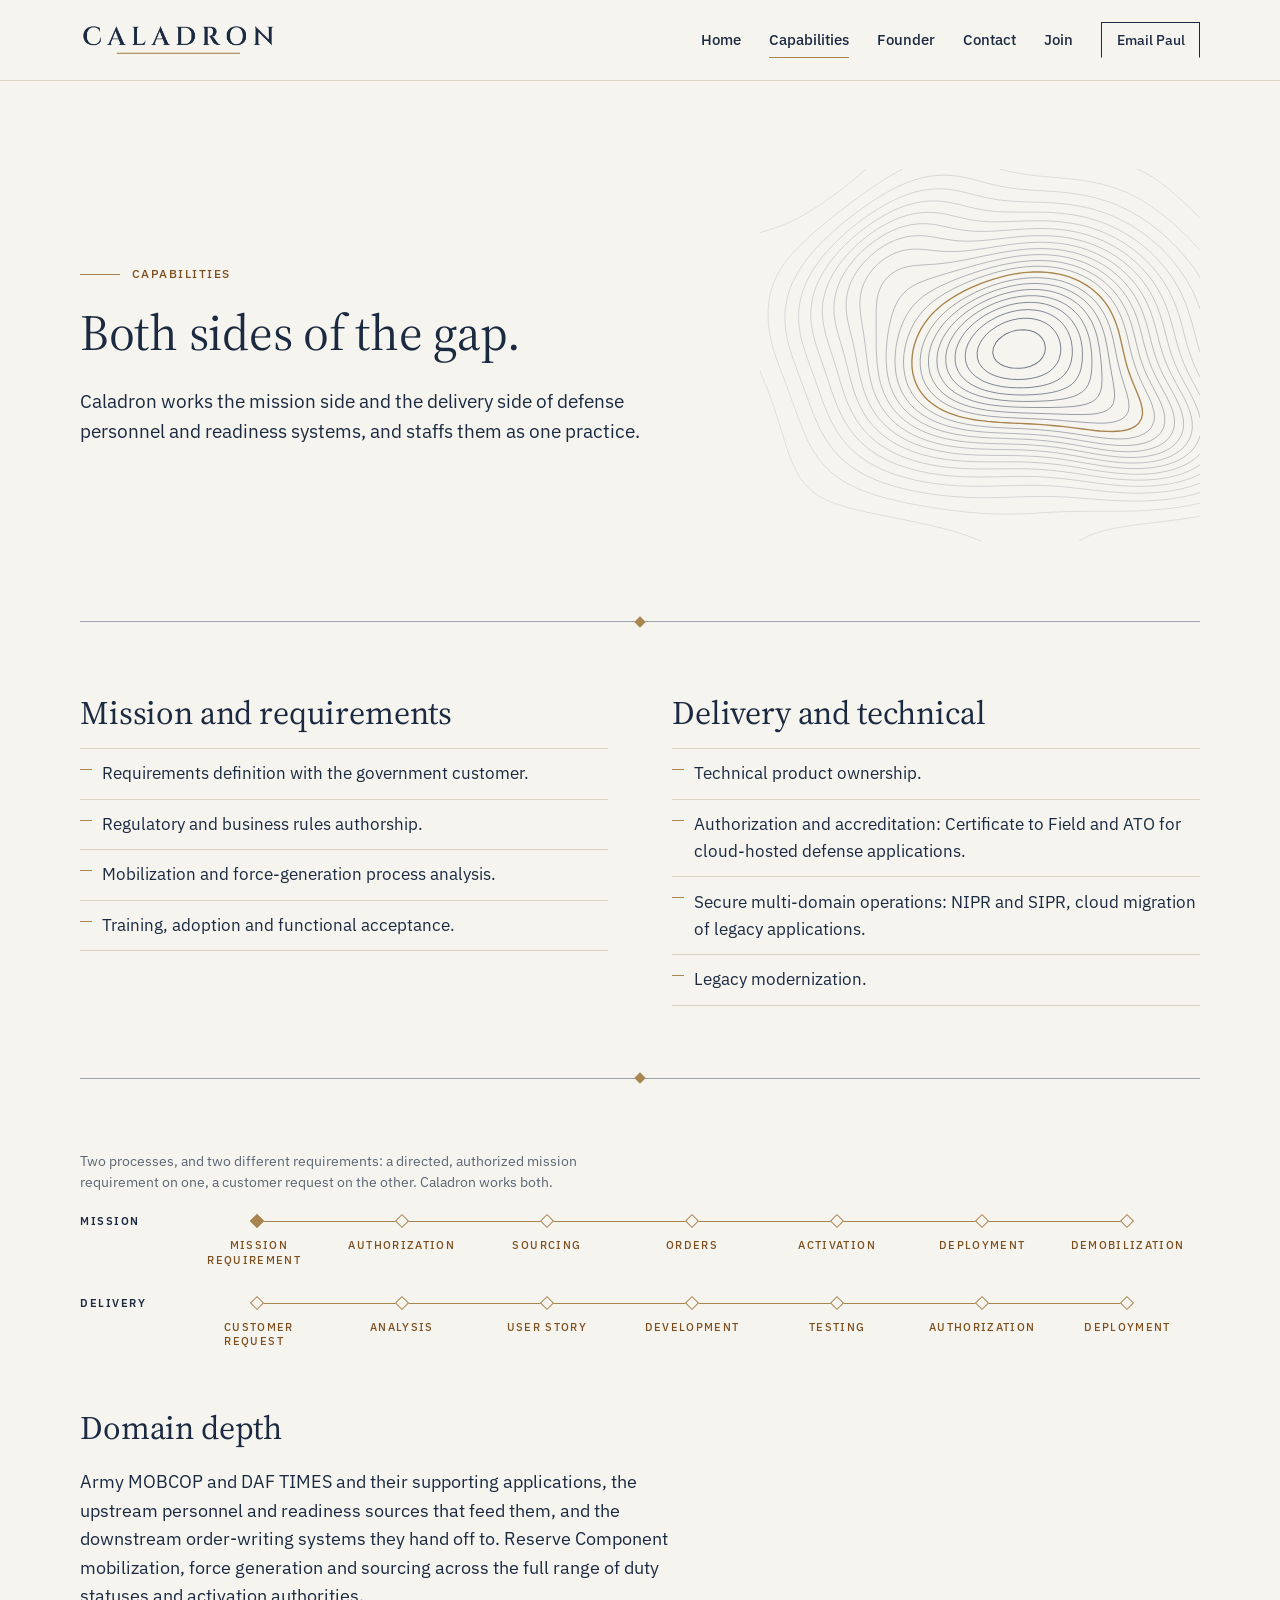
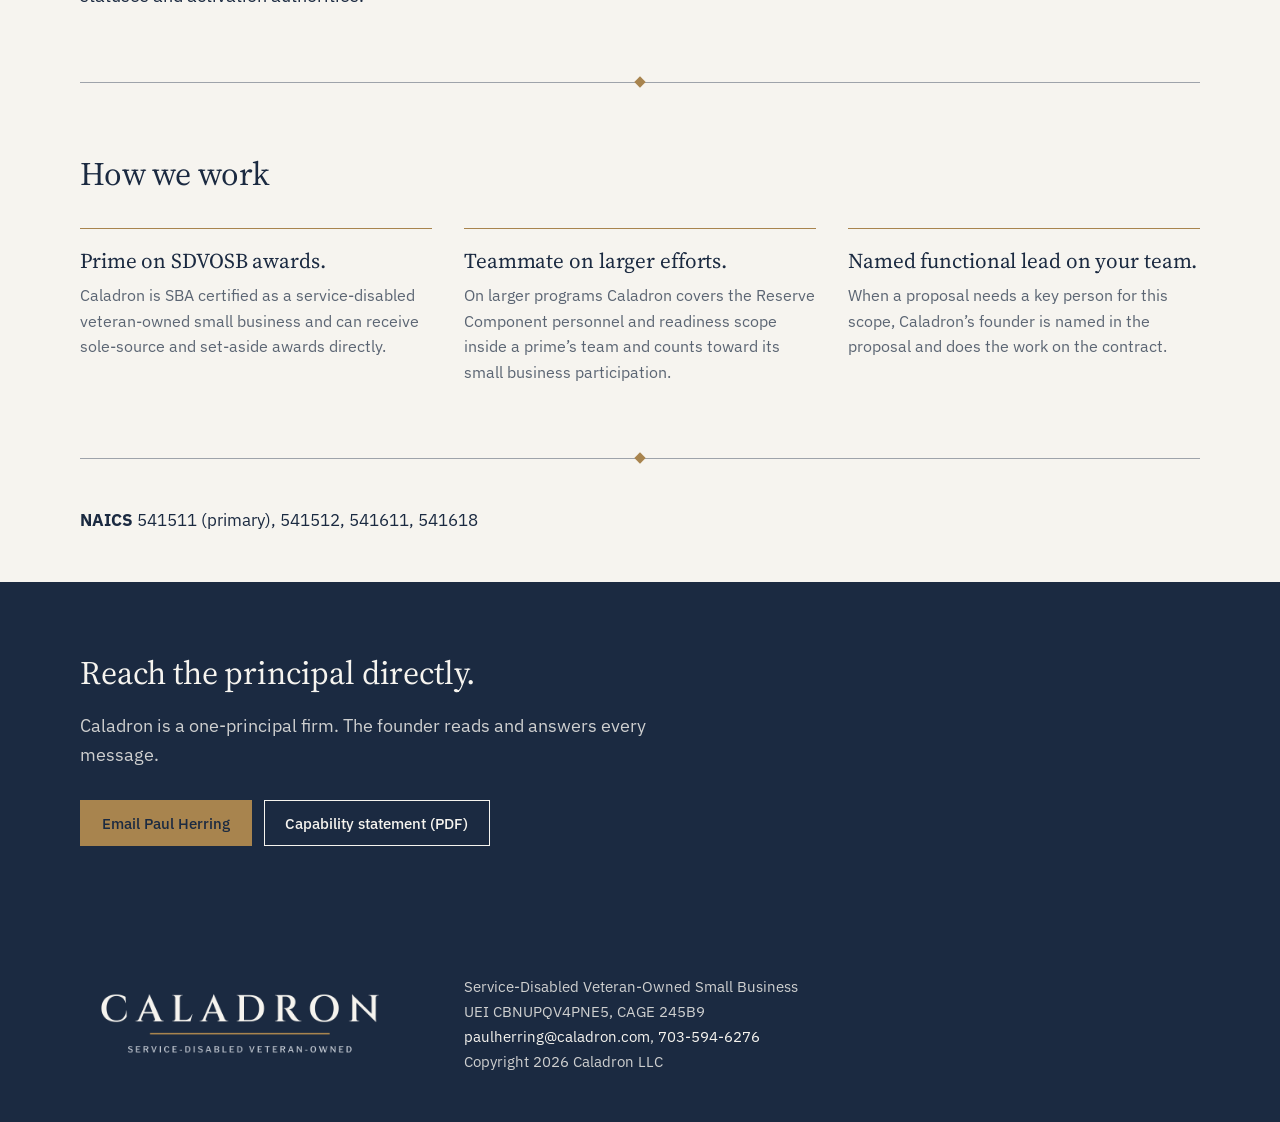
==== commit 2d18ae0b: "Dividers: navy hairline with a brass diamond instead of the sword Co-Authored-By: Claude Fable 5.1 <" ====
--- a/capabilities/index.html
+++ b/capabilities/index.html
@@ -69,7 +69,7 @@
 </svg></div>
   </div>
 </section>
-<div class="divider" aria-hidden="true"><svg viewBox="0 0 168 18" xmlns="http://www.w3.org/2000/svg"><circle cx="9" cy="9" r="4" fill="#A8844E"/><rect x="14" y="6.5" width="16" height="5" rx="1" fill="#1B2A41"/><rect x="30" y="2.5" width="4.5" height="13" rx="1.5" fill="#A8844E"/><path d="M34.5 6.5 H152 L162 9 L152 11.5 H34.5 Z" fill="#1B2A41"/><path d="M40 9 H146" stroke="#A8844E" stroke-width=".8"/></svg></div>
+<div class="divider" aria-hidden="true"></div>
 <section class="section">
   <div class="wrap">
     <div class="duo">
@@ -78,7 +78,7 @@
     </div>
   </div>
 </section>
-<div class="divider" aria-hidden="true"><svg viewBox="0 0 168 18" xmlns="http://www.w3.org/2000/svg"><circle cx="9" cy="9" r="4" fill="#A8844E"/><rect x="14" y="6.5" width="16" height="5" rx="1" fill="#1B2A41"/><rect x="30" y="2.5" width="4.5" height="13" rx="1.5" fill="#A8844E"/><path d="M34.5 6.5 H152 L162 9 L152 11.5 H34.5 Z" fill="#1B2A41"/><path d="M40 9 H146" stroke="#A8844E" stroke-width=".8"/></svg></div>
+<div class="divider" aria-hidden="true"></div>
 <section class="section">
   <div class="wrap">
     <p class="rail-title">Two processes, and two different requirements: a directed, authorized mission requirement on one, a customer request on the other. Caladron works both.</p><div class="rails"><div class="rail-row"><div class="rail-name">Mission</div><ol class="rail rail-mission" aria-label="The mobilization process"><li><span>Mission requirement</span></li><li><span>Authorization</span></li><li><span>Sourcing</span></li><li><span>Orders</span></li><li><span>Activation</span></li><li><span>Deployment</span></li><li><span>Demobilization</span></li></ol></div><div class="rail-row"><div class="rail-name">Delivery</div><ol class="rail rail-delivery" aria-label="The delivery process"><li><span>Customer request</span></li><li><span>Analysis</span></li><li><span>User story</span></li><li><span>Development</span></li><li><span>Testing</span></li><li><span>Authorization</span></li><li><span>Deployment</span></li></ol></div></div>
@@ -86,14 +86,14 @@
     <p class="lede">Army MOBCOP and DAF TIMES and their supporting applications, the upstream personnel and readiness sources that feed them, and the downstream order-writing systems they hand off to. Reserve Component mobilization, force generation and sourcing across the full range of duty statuses and activation authorities.</p>
   </div>
 </section>
-<div class="divider" aria-hidden="true"><svg viewBox="0 0 168 18" xmlns="http://www.w3.org/2000/svg"><circle cx="9" cy="9" r="4" fill="#A8844E"/><rect x="14" y="6.5" width="16" height="5" rx="1" fill="#1B2A41"/><rect x="30" y="2.5" width="4.5" height="13" rx="1.5" fill="#A8844E"/><path d="M34.5 6.5 H152 L162 9 L152 11.5 H34.5 Z" fill="#1B2A41"/><path d="M40 9 H146" stroke="#A8844E" stroke-width=".8"/></svg></div>
+<div class="divider" aria-hidden="true"></div>
 <section class="section">
   <div class="wrap">
     <div class="section-head"><h2>How we work</h2></div>
     <div class="trio"><div><h3>Prime on SDVOSB awards.</h3><p>Caladron is SBA certified as a service-disabled veteran-owned small business and can receive sole-source and set-aside awards directly.</p></div><div><h3>Teammate on larger efforts.</h3><p>On larger programs Caladron covers the Reserve Component personnel and readiness scope inside a prime’s team and counts toward its small business participation.</p></div><div><h3>Named functional lead on your team.</h3><p>When a proposal needs a key person for this scope, Caladron’s founder is named in the proposal and does the work on the contract.</p></div></div>
   </div>
 </section>
-<div class="divider" aria-hidden="true"><svg viewBox="0 0 168 18" xmlns="http://www.w3.org/2000/svg"><circle cx="9" cy="9" r="4" fill="#A8844E"/><rect x="14" y="6.5" width="16" height="5" rx="1" fill="#1B2A41"/><rect x="30" y="2.5" width="4.5" height="13" rx="1.5" fill="#A8844E"/><path d="M34.5 6.5 H152 L162 9 L152 11.5 H34.5 Z" fill="#1B2A41"/><path d="M40 9 H146" stroke="#A8844E" stroke-width=".8"/></svg></div>
+<div class="divider" aria-hidden="true"></div>
 <section class="section tight">
   <div class="wrap">
     <p><strong>NAICS</strong> 541511 (primary), 541512, 541611, 541618</p>
--- a/assets/site.css
+++ b/assets/site.css
@@ -195,9 +195,9 @@
   .hero-art-gap { max-width: 380px; }
 }
 
-/* Sword divider between sections (the 1C horizontal sword) */
-.divider { display: flex; justify-content: center; padding-block: .25rem; }
-.divider svg { width: 168px; height: 18px; display: block; }
+/* Section divider: one hairline in navy with a small brass diamond at its centre */
+.divider { position: relative; width: min(100% - 2.5rem, var(--col)); margin-inline: auto; height: 1px; background: rgba(27, 42, 65, .4); }
+.divider::after { content: ""; position: absolute; left: 50%; top: 50%; width: 8px; height: 8px; transform: translate(-50%, -50%) rotate(45deg); background: var(--brass); }
 
 /* Mobilization and delivery rails: one requirement, two tracks */
 .rail-title { margin-top: 0; font-size: .85rem; color: var(--slate); max-width: 70ch; }
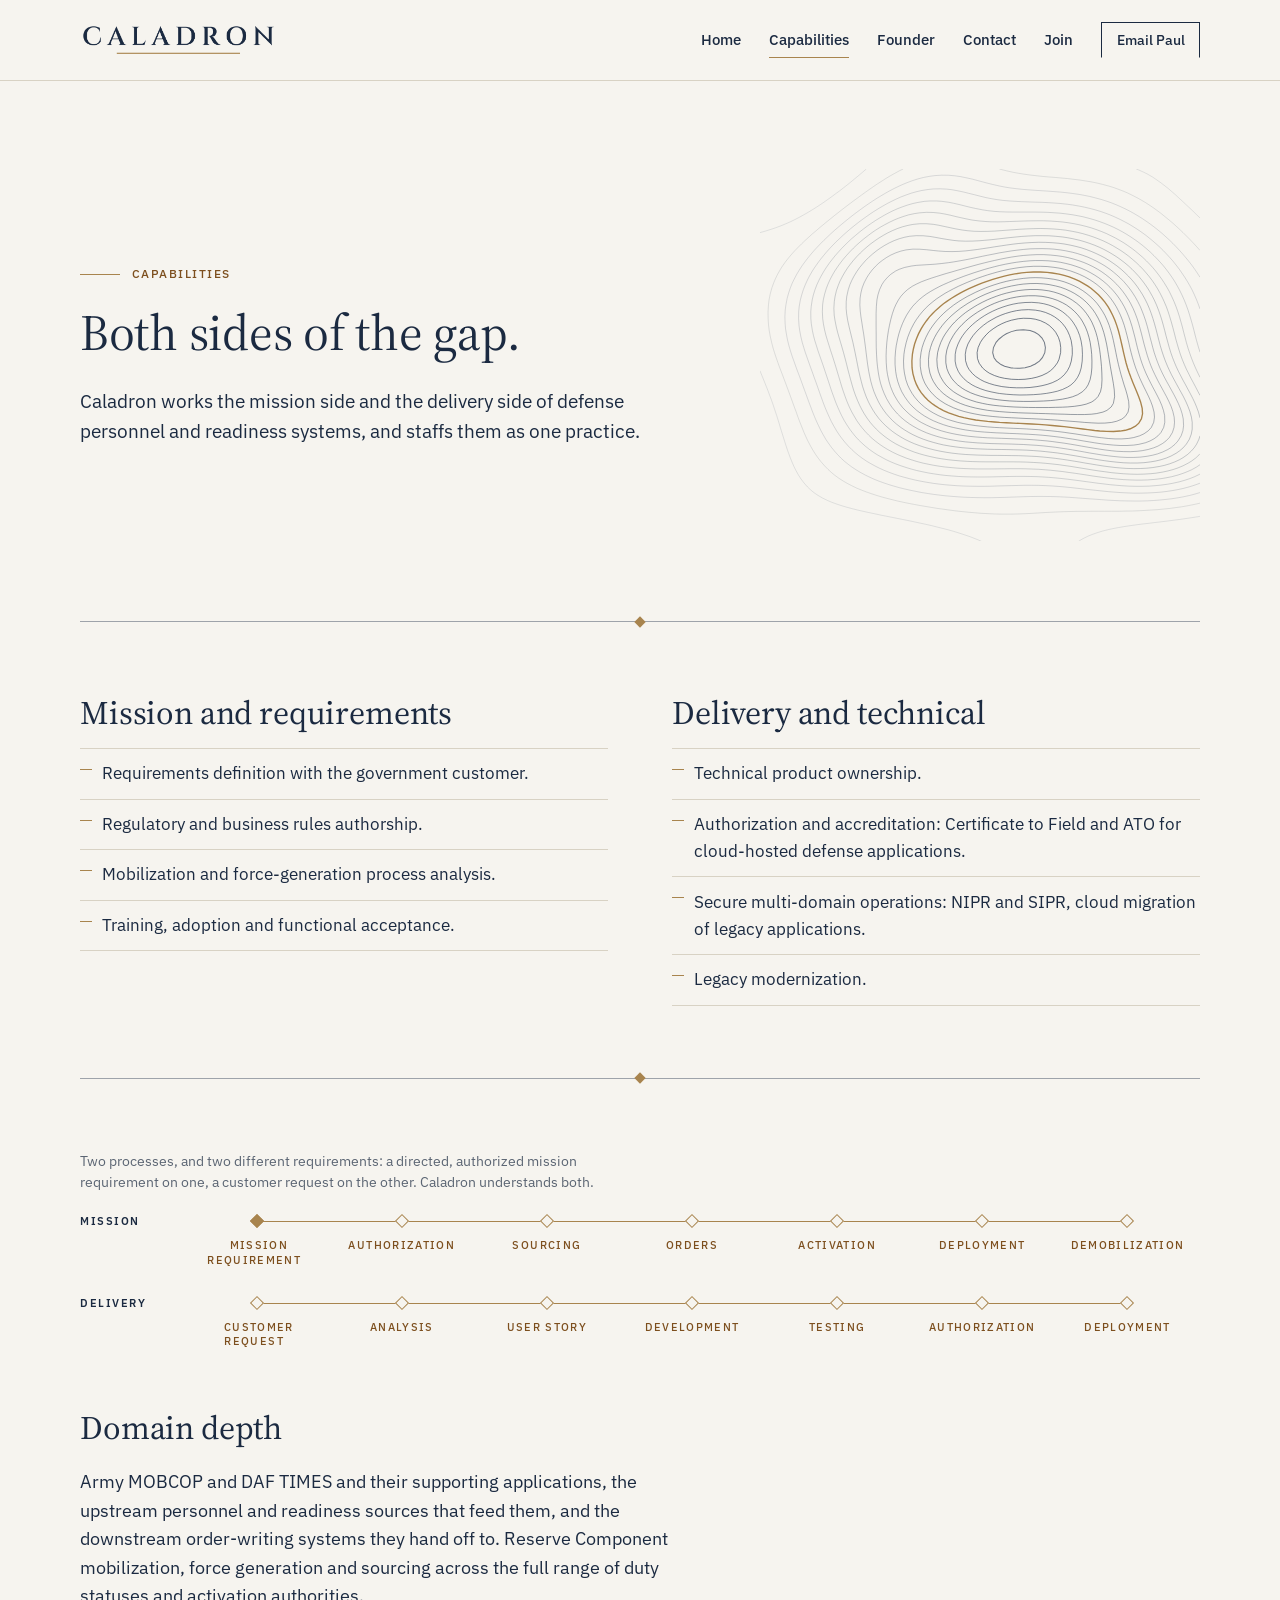
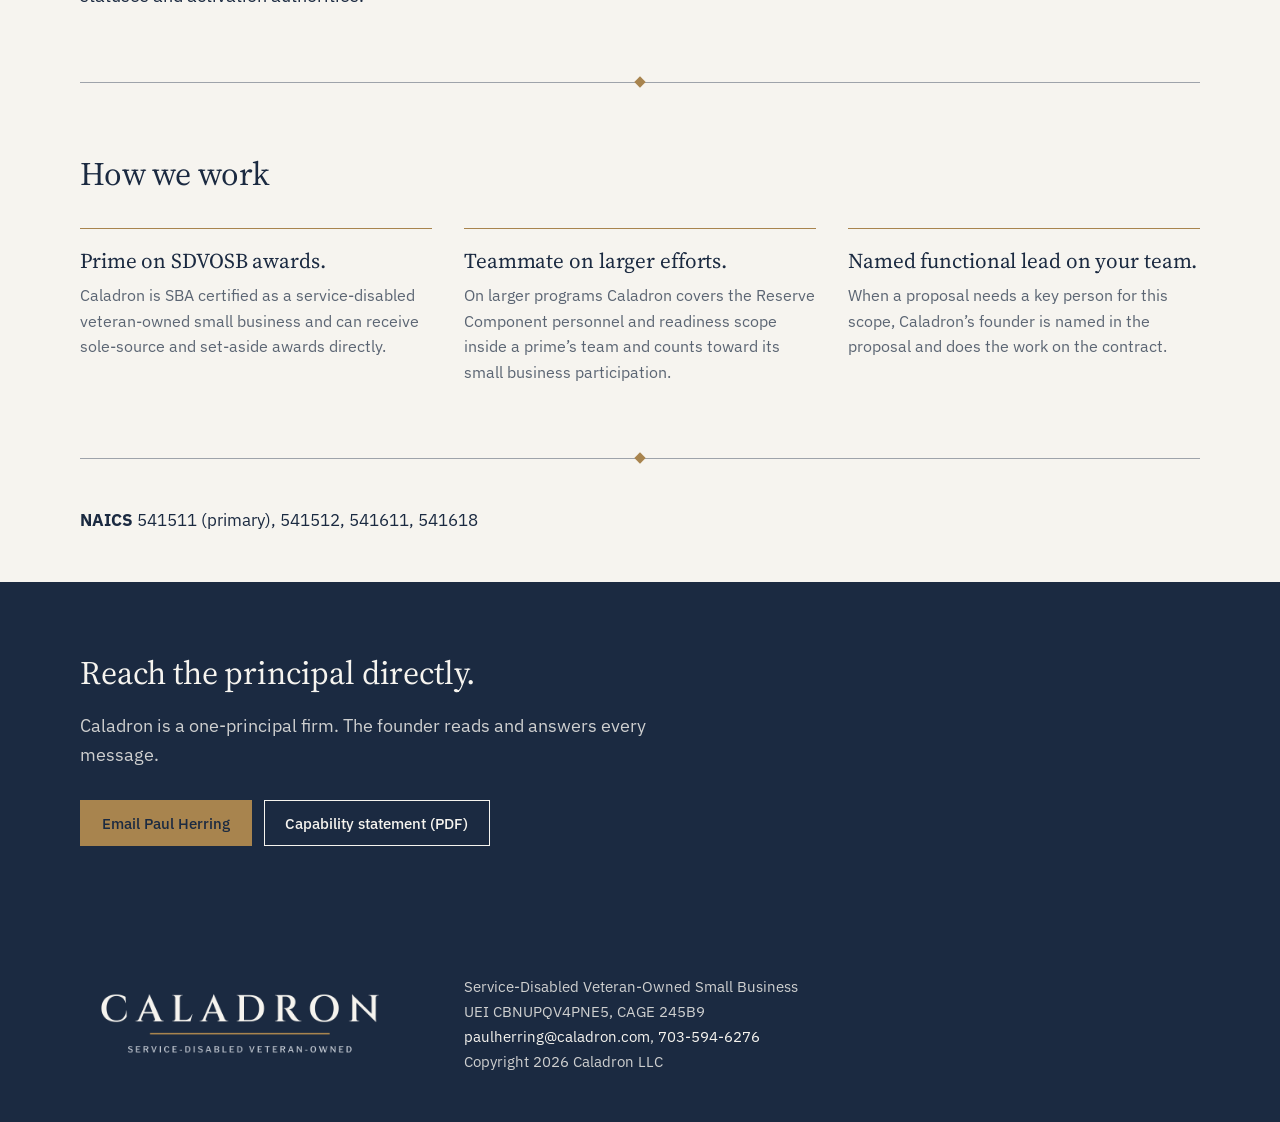
==== commit ab0afb09: "Domain depth on Capabilities only; Caladron understands both Co-Authored-By: Claude Fable 5.1 <norep" ====
--- a/capabilities/index.html
+++ b/capabilities/index.html
@@ -81,7 +81,7 @@
 <div class="divider" aria-hidden="true"></div>
 <section class="section">
   <div class="wrap">
-    <p class="rail-title">Two processes, and two different requirements: a directed, authorized mission requirement on one, a customer request on the other. Caladron works both.</p><div class="rails"><div class="rail-row"><div class="rail-name">Mission</div><ol class="rail rail-mission" aria-label="The mobilization process"><li><span>Mission requirement</span></li><li><span>Authorization</span></li><li><span>Sourcing</span></li><li><span>Orders</span></li><li><span>Activation</span></li><li><span>Deployment</span></li><li><span>Demobilization</span></li></ol></div><div class="rail-row"><div class="rail-name">Delivery</div><ol class="rail rail-delivery" aria-label="The delivery process"><li><span>Customer request</span></li><li><span>Analysis</span></li><li><span>User story</span></li><li><span>Development</span></li><li><span>Testing</span></li><li><span>Authorization</span></li><li><span>Deployment</span></li></ol></div></div>
+    <p class="rail-title">Two processes, and two different requirements: a directed, authorized mission requirement on one, a customer request on the other. Caladron understands both.</p><div class="rails"><div class="rail-row"><div class="rail-name">Mission</div><ol class="rail rail-mission" aria-label="The mobilization process"><li><span>Mission requirement</span></li><li><span>Authorization</span></li><li><span>Sourcing</span></li><li><span>Orders</span></li><li><span>Activation</span></li><li><span>Deployment</span></li><li><span>Demobilization</span></li></ol></div><div class="rail-row"><div class="rail-name">Delivery</div><ol class="rail rail-delivery" aria-label="The delivery process"><li><span>Customer request</span></li><li><span>Analysis</span></li><li><span>User story</span></li><li><span>Development</span></li><li><span>Testing</span></li><li><span>Authorization</span></li><li><span>Deployment</span></li></ol></div></div>
     <h2 class="after-rails">Domain depth</h2>
     <p class="lede">Army MOBCOP and DAF TIMES and their supporting applications, the upstream personnel and readiness sources that feed them, and the downstream order-writing systems they hand off to. Reserve Component mobilization, force generation and sourcing across the full range of duty statuses and activation authorities.</p>
   </div>
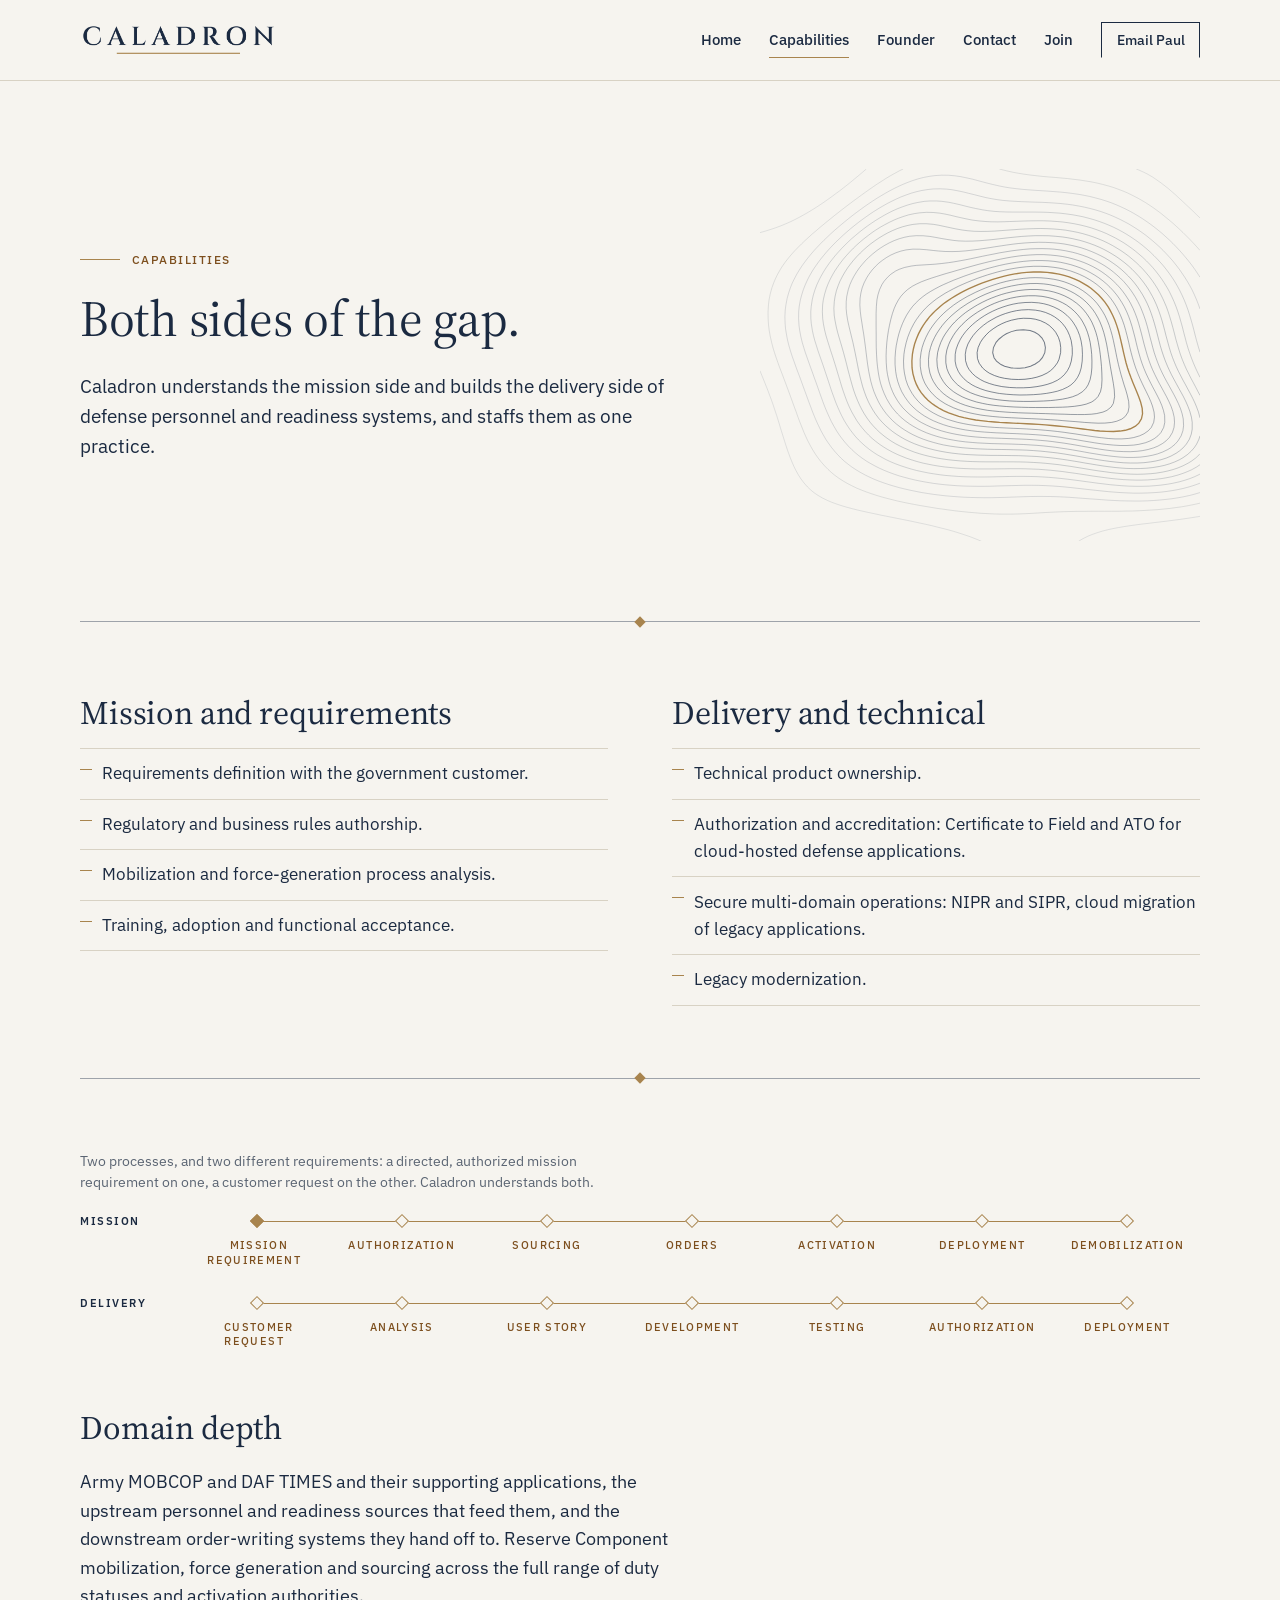
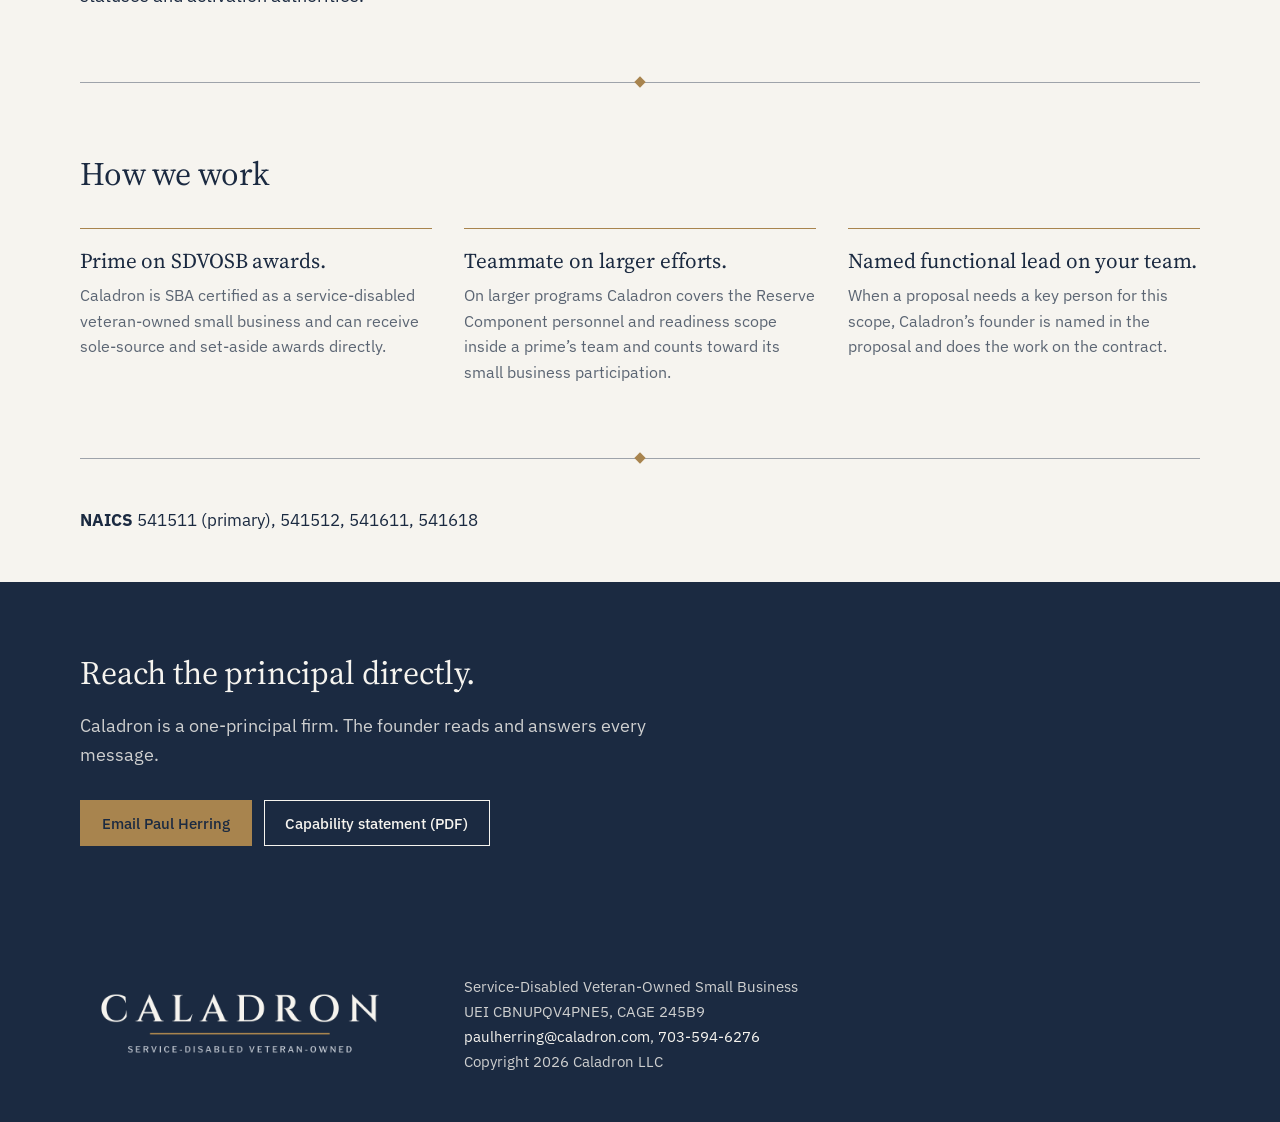
==== commit 59b57e6a: "Capabilities lede: understands the mission side, builds the delivery side Co-Authored-By: Claude Fab" ====
--- a/capabilities/index.html
+++ b/capabilities/index.html
@@ -37,7 +37,7 @@
     <div class="hero-copy">
     <p class="eyebrow">Capabilities</p>
     <h1>Both sides of the gap.</h1>
-    <p class="lede">Caladron works the mission side and the delivery side of defense personnel and readiness systems, and staffs them as one practice.</p>
+    <p class="lede">Caladron understands the mission side and builds the delivery side of defense personnel and readiness systems, and staffs them as one practice.</p>
     </div>
     <div class="hero-art hero-art-contours" aria-hidden="true"><svg xmlns="http://www.w3.org/2000/svg" viewBox="0 0 520 440" role="img" aria-label="Contour lines">
 <polyline points="376.4,440.0 381.5,437.0 387.5,434.0 392.4,432.0 398.1,430.0 404.8,427.9 411.6,426.2 417.6,424.9 423.6,423.8 431.7,422.4 437.7,421.5 445.7,420.4 451.7,419.6 459.8,418.7 466.0,417.9 473.8,417.0 481.9,416.0 487.9,415.2 495.9,414.2 501.9,413.3 510.0,412.1 516.0,411.2 520.0,410.5" fill="none" stroke="#1B2A41" stroke-opacity="0.18" stroke-width="0.70"/>
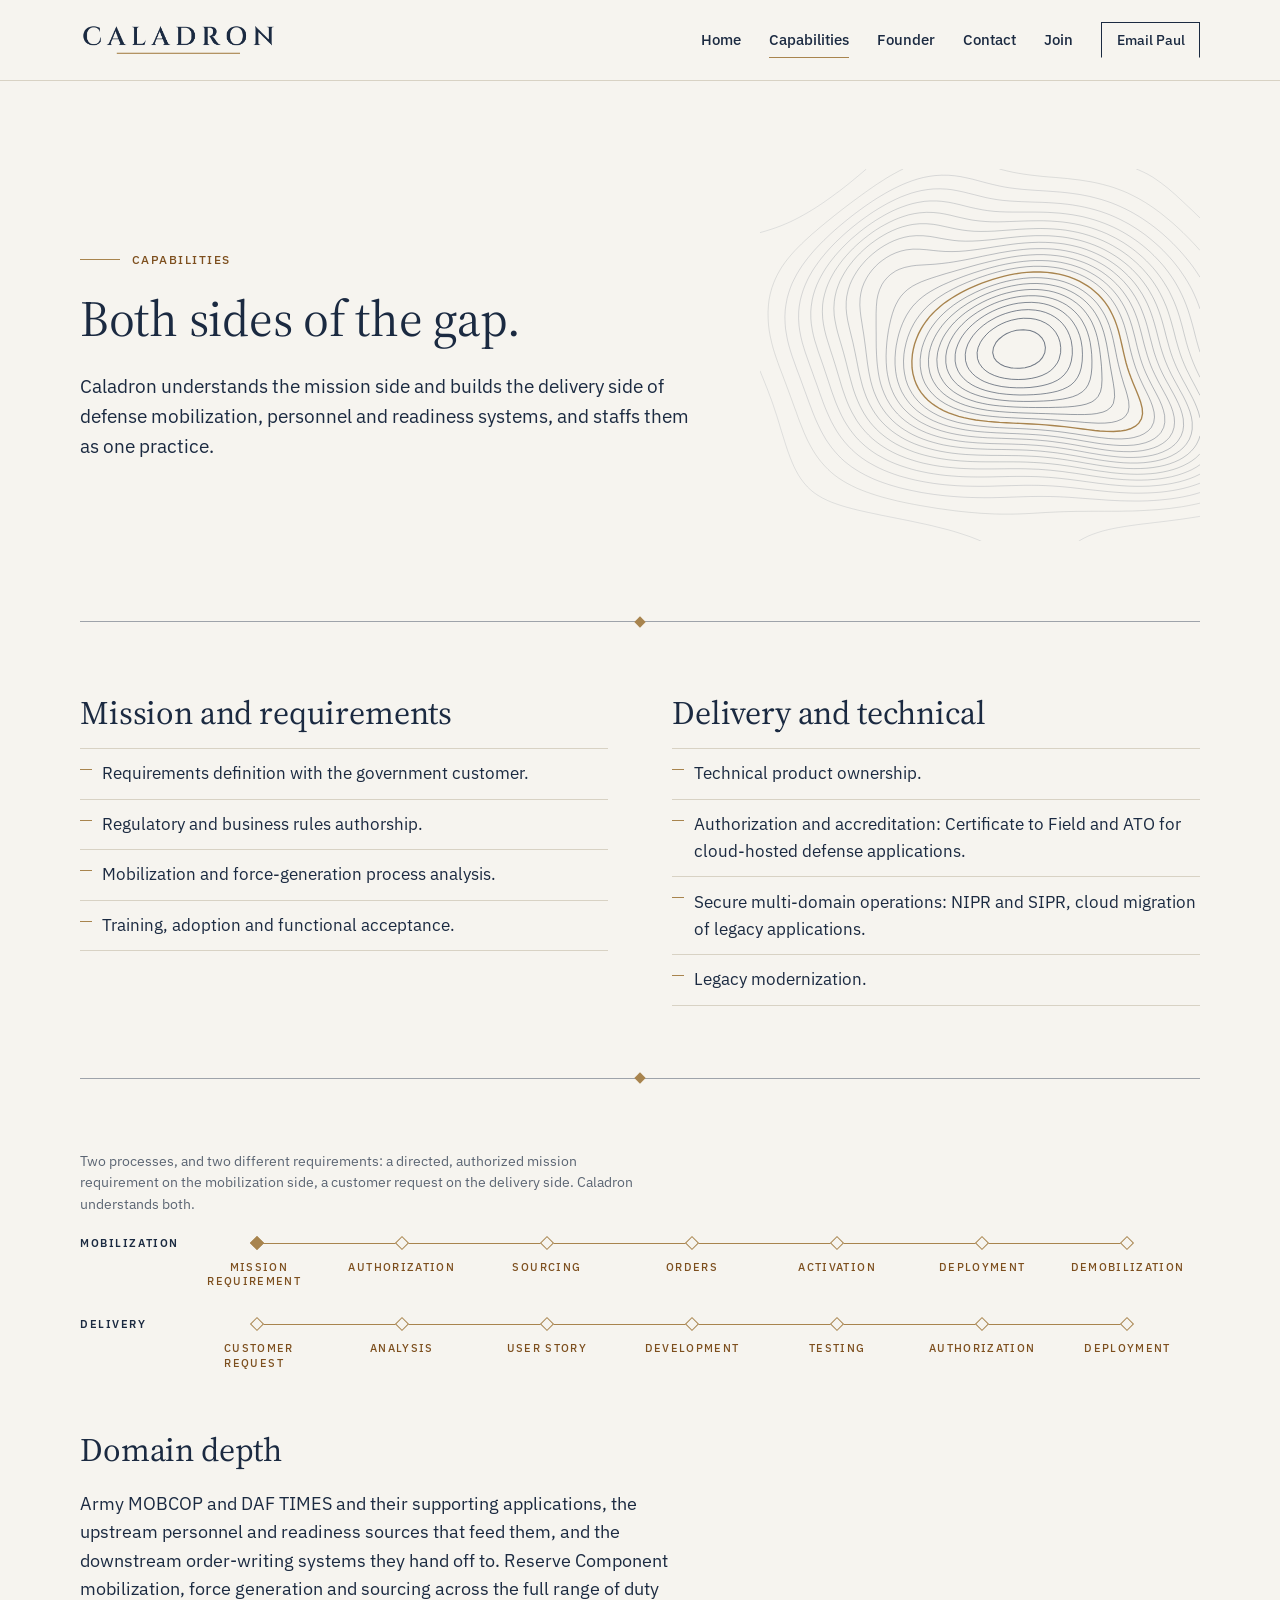
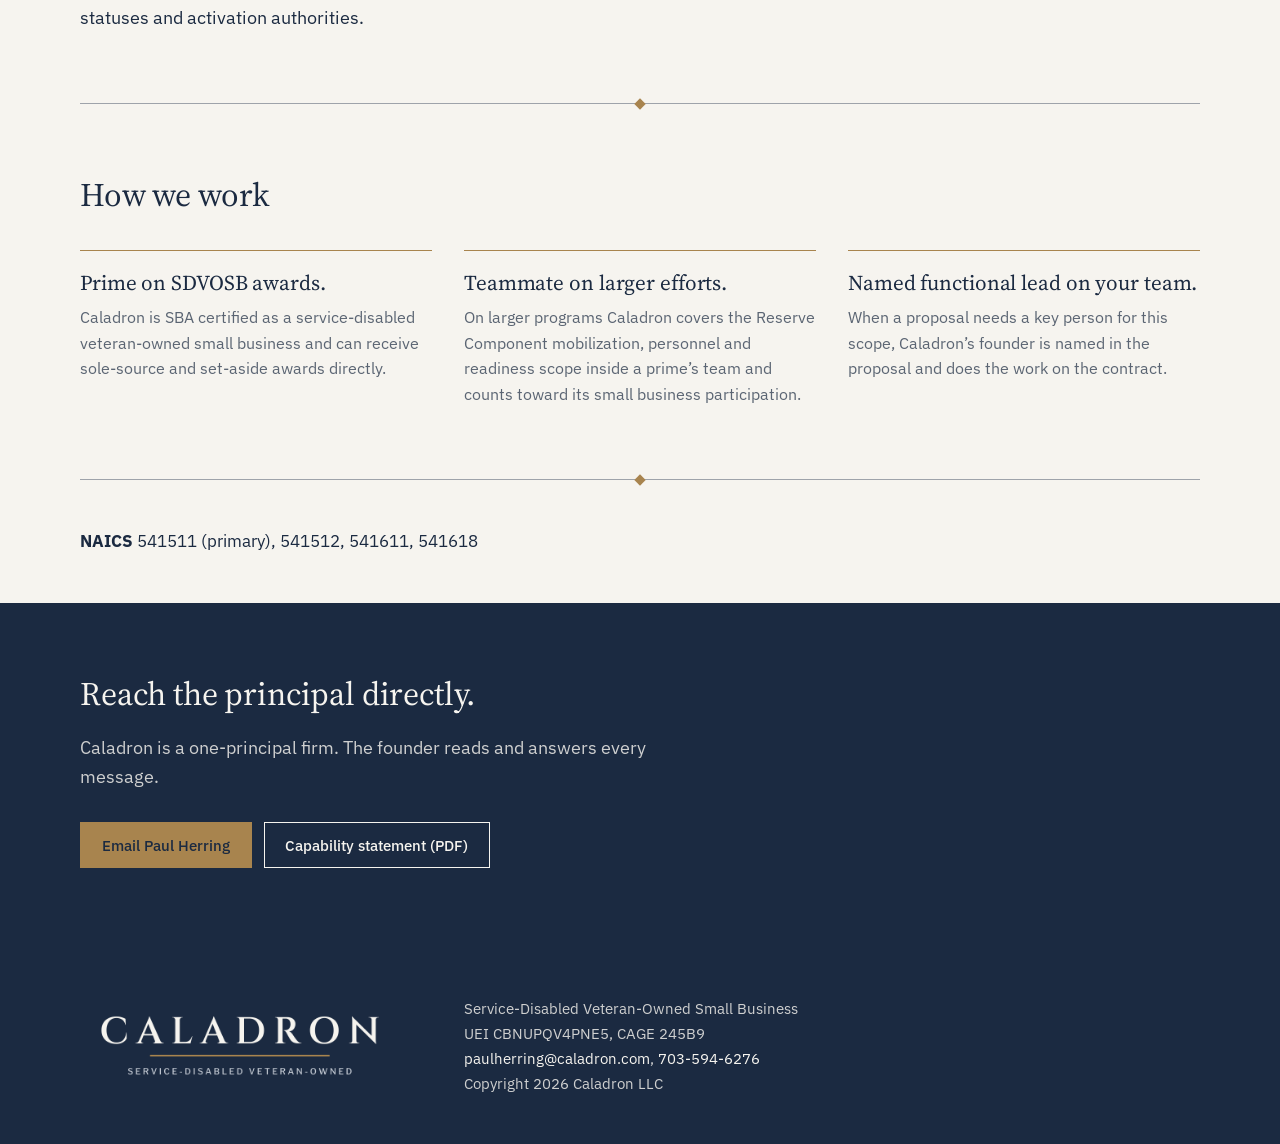
==== commit 19d135da: "Copy: mobilization named in the headline, cards, ledes and rails Co-Authored-By: Claude Fable 5.1 <n" ====
--- a/capabilities/index.html
+++ b/capabilities/index.html
@@ -37,7 +37,7 @@
     <div class="hero-copy">
     <p class="eyebrow">Capabilities</p>
     <h1>Both sides of the gap.</h1>
-    <p class="lede">Caladron understands the mission side and builds the delivery side of defense personnel and readiness systems, and staffs them as one practice.</p>
+    <p class="lede">Caladron understands the mission side and builds the delivery side of defense mobilization, personnel and readiness systems, and staffs them as one practice.</p>
     </div>
     <div class="hero-art hero-art-contours" aria-hidden="true"><svg xmlns="http://www.w3.org/2000/svg" viewBox="0 0 520 440" role="img" aria-label="Contour lines">
 <polyline points="376.4,440.0 381.5,437.0 387.5,434.0 392.4,432.0 398.1,430.0 404.8,427.9 411.6,426.2 417.6,424.9 423.6,423.8 431.7,422.4 437.7,421.5 445.7,420.4 451.7,419.6 459.8,418.7 466.0,417.9 473.8,417.0 481.9,416.0 487.9,415.2 495.9,414.2 501.9,413.3 510.0,412.1 516.0,411.2 520.0,410.5" fill="none" stroke="#1B2A41" stroke-opacity="0.18" stroke-width="0.70"/>
@@ -81,7 +81,7 @@
 <div class="divider" aria-hidden="true"></div>
 <section class="section">
   <div class="wrap">
-    <p class="rail-title">Two processes, and two different requirements: a directed, authorized mission requirement on one, a customer request on the other. Caladron understands both.</p><div class="rails"><div class="rail-row"><div class="rail-name">Mission</div><ol class="rail rail-mission" aria-label="The mobilization process"><li><span>Mission requirement</span></li><li><span>Authorization</span></li><li><span>Sourcing</span></li><li><span>Orders</span></li><li><span>Activation</span></li><li><span>Deployment</span></li><li><span>Demobilization</span></li></ol></div><div class="rail-row"><div class="rail-name">Delivery</div><ol class="rail rail-delivery" aria-label="The delivery process"><li><span>Customer request</span></li><li><span>Analysis</span></li><li><span>User story</span></li><li><span>Development</span></li><li><span>Testing</span></li><li><span>Authorization</span></li><li><span>Deployment</span></li></ol></div></div>
+    <p class="rail-title">Two processes, and two different requirements: a directed, authorized mission requirement on the mobilization side, a customer request on the delivery side. Caladron understands both.</p><div class="rails"><div class="rail-row"><div class="rail-name">Mobilization</div><ol class="rail rail-mission" aria-label="The mobilization process"><li><span>Mission requirement</span></li><li><span>Authorization</span></li><li><span>Sourcing</span></li><li><span>Orders</span></li><li><span>Activation</span></li><li><span>Deployment</span></li><li><span>Demobilization</span></li></ol></div><div class="rail-row"><div class="rail-name">Delivery</div><ol class="rail rail-delivery" aria-label="The delivery process"><li><span>Customer request</span></li><li><span>Analysis</span></li><li><span>User story</span></li><li><span>Development</span></li><li><span>Testing</span></li><li><span>Authorization</span></li><li><span>Deployment</span></li></ol></div></div>
     <h2 class="after-rails">Domain depth</h2>
     <p class="lede">Army MOBCOP and DAF TIMES and their supporting applications, the upstream personnel and readiness sources that feed them, and the downstream order-writing systems they hand off to. Reserve Component mobilization, force generation and sourcing across the full range of duty statuses and activation authorities.</p>
   </div>
@@ -90,7 +90,7 @@
 <section class="section">
   <div class="wrap">
     <div class="section-head"><h2>How we work</h2></div>
-    <div class="trio"><div><h3>Prime on SDVOSB awards.</h3><p>Caladron is SBA certified as a service-disabled veteran-owned small business and can receive sole-source and set-aside awards directly.</p></div><div><h3>Teammate on larger efforts.</h3><p>On larger programs Caladron covers the Reserve Component personnel and readiness scope inside a prime’s team and counts toward its small business participation.</p></div><div><h3>Named functional lead on your team.</h3><p>When a proposal needs a key person for this scope, Caladron’s founder is named in the proposal and does the work on the contract.</p></div></div>
+    <div class="trio"><div><h3>Prime on SDVOSB awards.</h3><p>Caladron is SBA certified as a service-disabled veteran-owned small business and can receive sole-source and set-aside awards directly.</p></div><div><h3>Teammate on larger efforts.</h3><p>On larger programs Caladron covers the Reserve Component mobilization, personnel and readiness scope inside a prime’s team and counts toward its small business participation.</p></div><div><h3>Named functional lead on your team.</h3><p>When a proposal needs a key person for this scope, Caladron’s founder is named in the proposal and does the work on the contract.</p></div></div>
   </div>
 </section>
 <div class="divider" aria-hidden="true"></div>
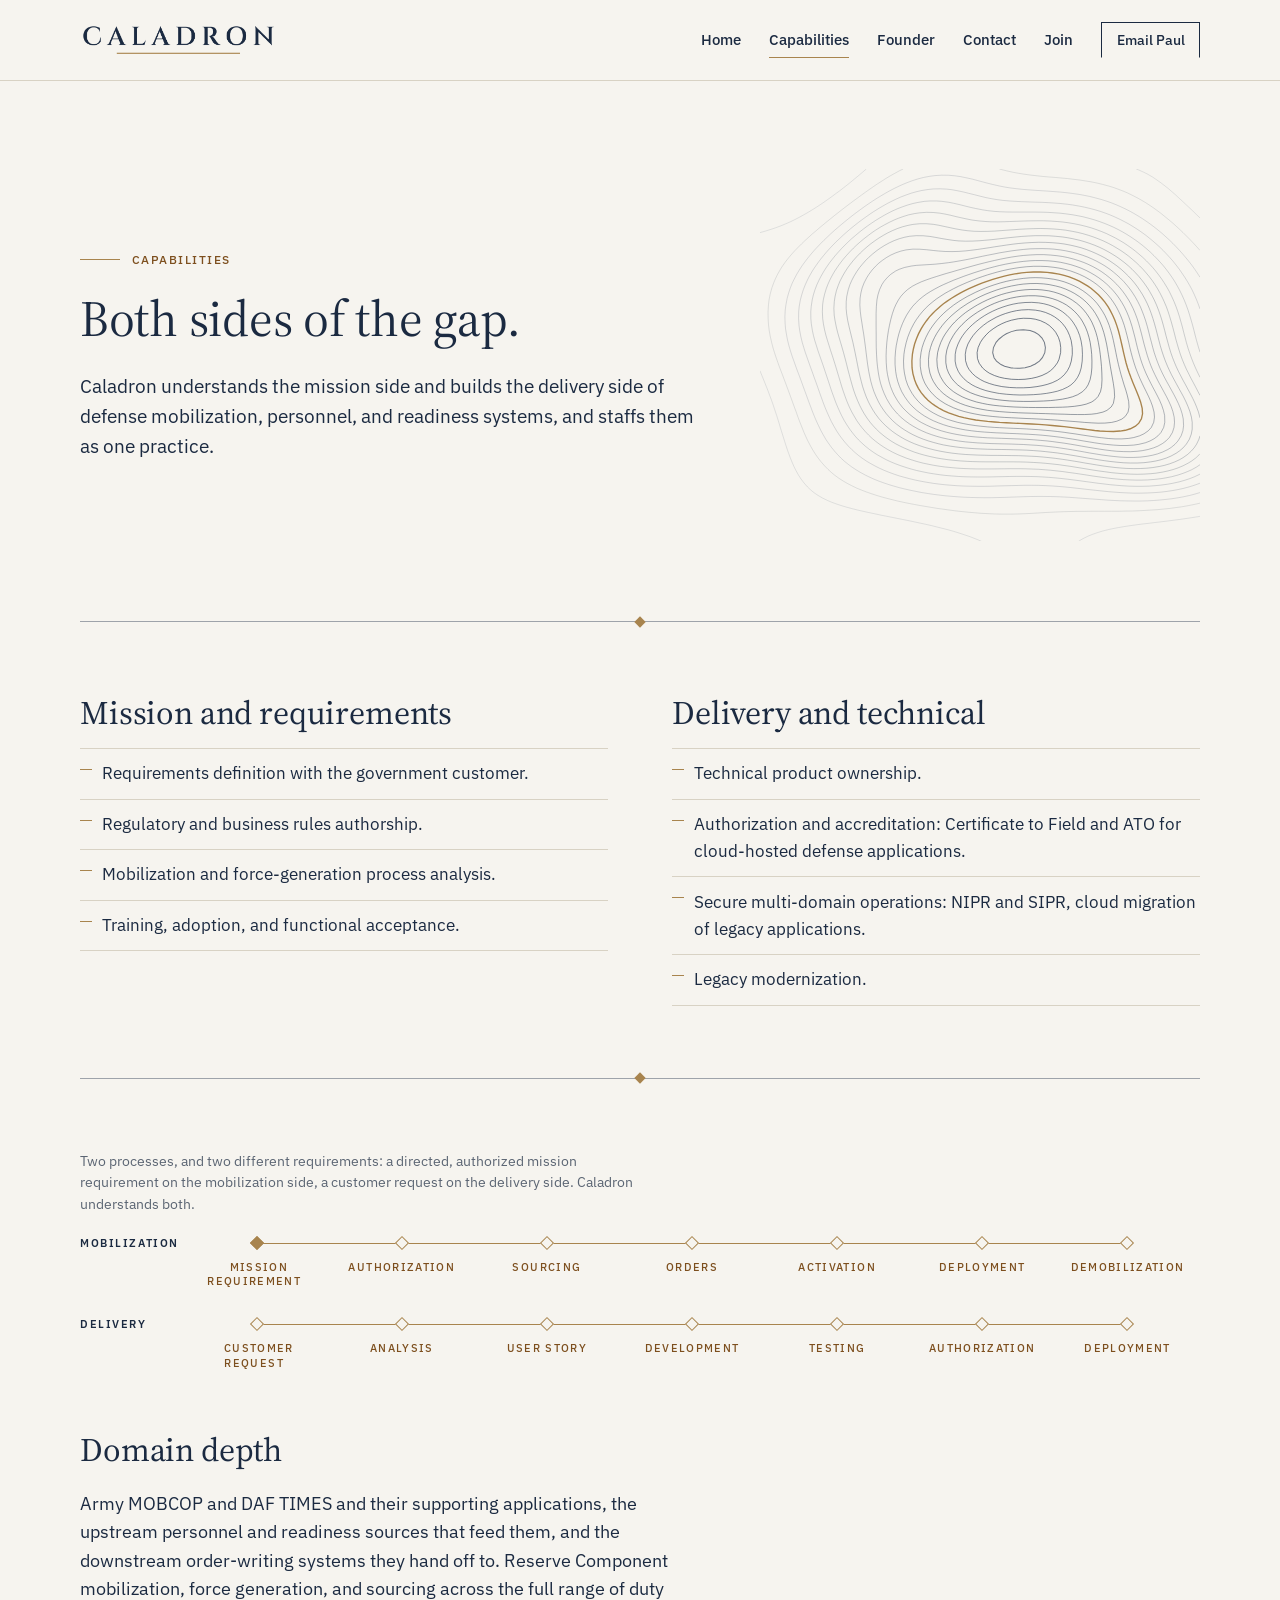
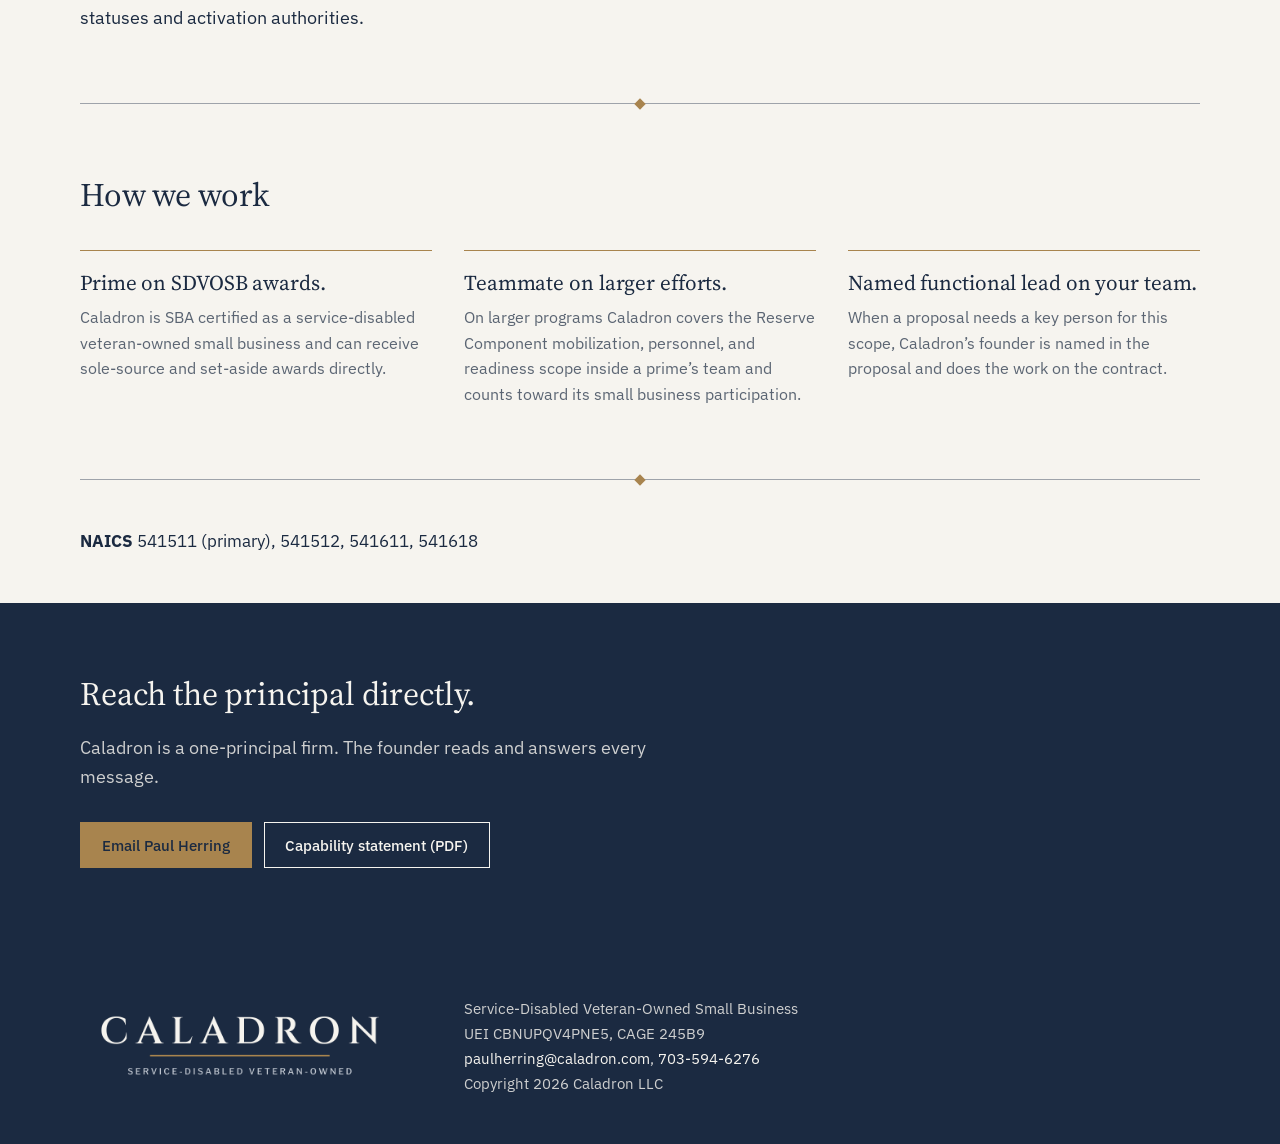
==== commit 04be0a4e: "Copy: serial comma in every list of three or more Co-Authored-By: Claude Fable 5.1 <noreply@anthropi" ====
--- a/capabilities/index.html
+++ b/capabilities/index.html
@@ -4,12 +4,12 @@
 <meta charset="utf-8">
 <meta name="viewport" content="width=device-width, initial-scale=1, viewport-fit=cover">
 <title>Capabilities. Caladron LLC</title>
-<meta name="description" content="Mission and requirements work, delivery and technical work, and the domain depth behind both: Reserve Component mobilization, force generation and readiness systems.">
+<meta name="description" content="Mission and requirements work, delivery and technical work, and the domain depth behind both: Reserve Component mobilization, force generation, and readiness systems.">
 <link rel="canonical" href="https://www.caladron.com/capabilities/">
 <meta property="og:site_name" content="Caladron LLC">
 <meta property="og:type" content="website">
 <meta property="og:title" content="Capabilities. Caladron LLC">
-<meta property="og:description" content="Mission and requirements work, delivery and technical work, and the domain depth behind both: Reserve Component mobilization, force generation and readiness systems.">
+<meta property="og:description" content="Mission and requirements work, delivery and technical work, and the domain depth behind both: Reserve Component mobilization, force generation, and readiness systems.">
 <meta property="og:url" content="https://www.caladron.com/capabilities/">
 <meta property="og:image" content="https://www.caladron.com/assets/caladron-social-1200x630.png">
 <meta name="twitter:card" content="summary_large_image">
@@ -37,7 +37,7 @@
     <div class="hero-copy">
     <p class="eyebrow">Capabilities</p>
     <h1>Both sides of the gap.</h1>
-    <p class="lede">Caladron understands the mission side and builds the delivery side of defense mobilization, personnel and readiness systems, and staffs them as one practice.</p>
+    <p class="lede">Caladron understands the mission side and builds the delivery side of defense mobilization, personnel, and readiness systems, and staffs them as one practice.</p>
     </div>
     <div class="hero-art hero-art-contours" aria-hidden="true"><svg xmlns="http://www.w3.org/2000/svg" viewBox="0 0 520 440" role="img" aria-label="Contour lines">
 <polyline points="376.4,440.0 381.5,437.0 387.5,434.0 392.4,432.0 398.1,430.0 404.8,427.9 411.6,426.2 417.6,424.9 423.6,423.8 431.7,422.4 437.7,421.5 445.7,420.4 451.7,419.6 459.8,418.7 466.0,417.9 473.8,417.0 481.9,416.0 487.9,415.2 495.9,414.2 501.9,413.3 510.0,412.1 516.0,411.2 520.0,410.5" fill="none" stroke="#1B2A41" stroke-opacity="0.18" stroke-width="0.70"/>
@@ -73,7 +73,7 @@
 <section class="section">
   <div class="wrap">
     <div class="duo">
-      <div><h2>Mission and requirements</h2><ul class="list"><li>Requirements definition with the government customer.</li><li>Regulatory and business rules authorship.</li><li>Mobilization and force-generation process analysis.</li><li>Training, adoption and functional acceptance.</li></ul></div>
+      <div><h2>Mission and requirements</h2><ul class="list"><li>Requirements definition with the government customer.</li><li>Regulatory and business rules authorship.</li><li>Mobilization and force-generation process analysis.</li><li>Training, adoption, and functional acceptance.</li></ul></div>
       <div><h2>Delivery and technical</h2><ul class="list"><li>Technical product ownership.</li><li>Authorization and accreditation: Certificate to Field and ATO for cloud-hosted defense applications.</li><li>Secure multi-domain operations: NIPR and SIPR, cloud migration of legacy applications.</li><li>Legacy modernization.</li></ul></div>
     </div>
   </div>
@@ -83,14 +83,14 @@
   <div class="wrap">
     <p class="rail-title">Two processes, and two different requirements: a directed, authorized mission requirement on the mobilization side, a customer request on the delivery side. Caladron understands both.</p><div class="rails"><div class="rail-row"><div class="rail-name">Mobilization</div><ol class="rail rail-mission" aria-label="The mobilization process"><li><span>Mission requirement</span></li><li><span>Authorization</span></li><li><span>Sourcing</span></li><li><span>Orders</span></li><li><span>Activation</span></li><li><span>Deployment</span></li><li><span>Demobilization</span></li></ol></div><div class="rail-row"><div class="rail-name">Delivery</div><ol class="rail rail-delivery" aria-label="The delivery process"><li><span>Customer request</span></li><li><span>Analysis</span></li><li><span>User story</span></li><li><span>Development</span></li><li><span>Testing</span></li><li><span>Authorization</span></li><li><span>Deployment</span></li></ol></div></div>
     <h2 class="after-rails">Domain depth</h2>
-    <p class="lede">Army MOBCOP and DAF TIMES and their supporting applications, the upstream personnel and readiness sources that feed them, and the downstream order-writing systems they hand off to. Reserve Component mobilization, force generation and sourcing across the full range of duty statuses and activation authorities.</p>
+    <p class="lede">Army MOBCOP and DAF TIMES and their supporting applications, the upstream personnel and readiness sources that feed them, and the downstream order-writing systems they hand off to. Reserve Component mobilization, force generation, and sourcing across the full range of duty statuses and activation authorities.</p>
   </div>
 </section>
 <div class="divider" aria-hidden="true"></div>
 <section class="section">
   <div class="wrap">
     <div class="section-head"><h2>How we work</h2></div>
-    <div class="trio"><div><h3>Prime on SDVOSB awards.</h3><p>Caladron is SBA certified as a service-disabled veteran-owned small business and can receive sole-source and set-aside awards directly.</p></div><div><h3>Teammate on larger efforts.</h3><p>On larger programs Caladron covers the Reserve Component mobilization, personnel and readiness scope inside a prime’s team and counts toward its small business participation.</p></div><div><h3>Named functional lead on your team.</h3><p>When a proposal needs a key person for this scope, Caladron’s founder is named in the proposal and does the work on the contract.</p></div></div>
+    <div class="trio"><div><h3>Prime on SDVOSB awards.</h3><p>Caladron is SBA certified as a service-disabled veteran-owned small business and can receive sole-source and set-aside awards directly.</p></div><div><h3>Teammate on larger efforts.</h3><p>On larger programs Caladron covers the Reserve Component mobilization, personnel, and readiness scope inside a prime’s team and counts toward its small business participation.</p></div><div><h3>Named functional lead on your team.</h3><p>When a proposal needs a key person for this scope, Caladron’s founder is named in the proposal and does the work on the contract.</p></div></div>
   </div>
 </section>
 <div class="divider" aria-hidden="true"></div>
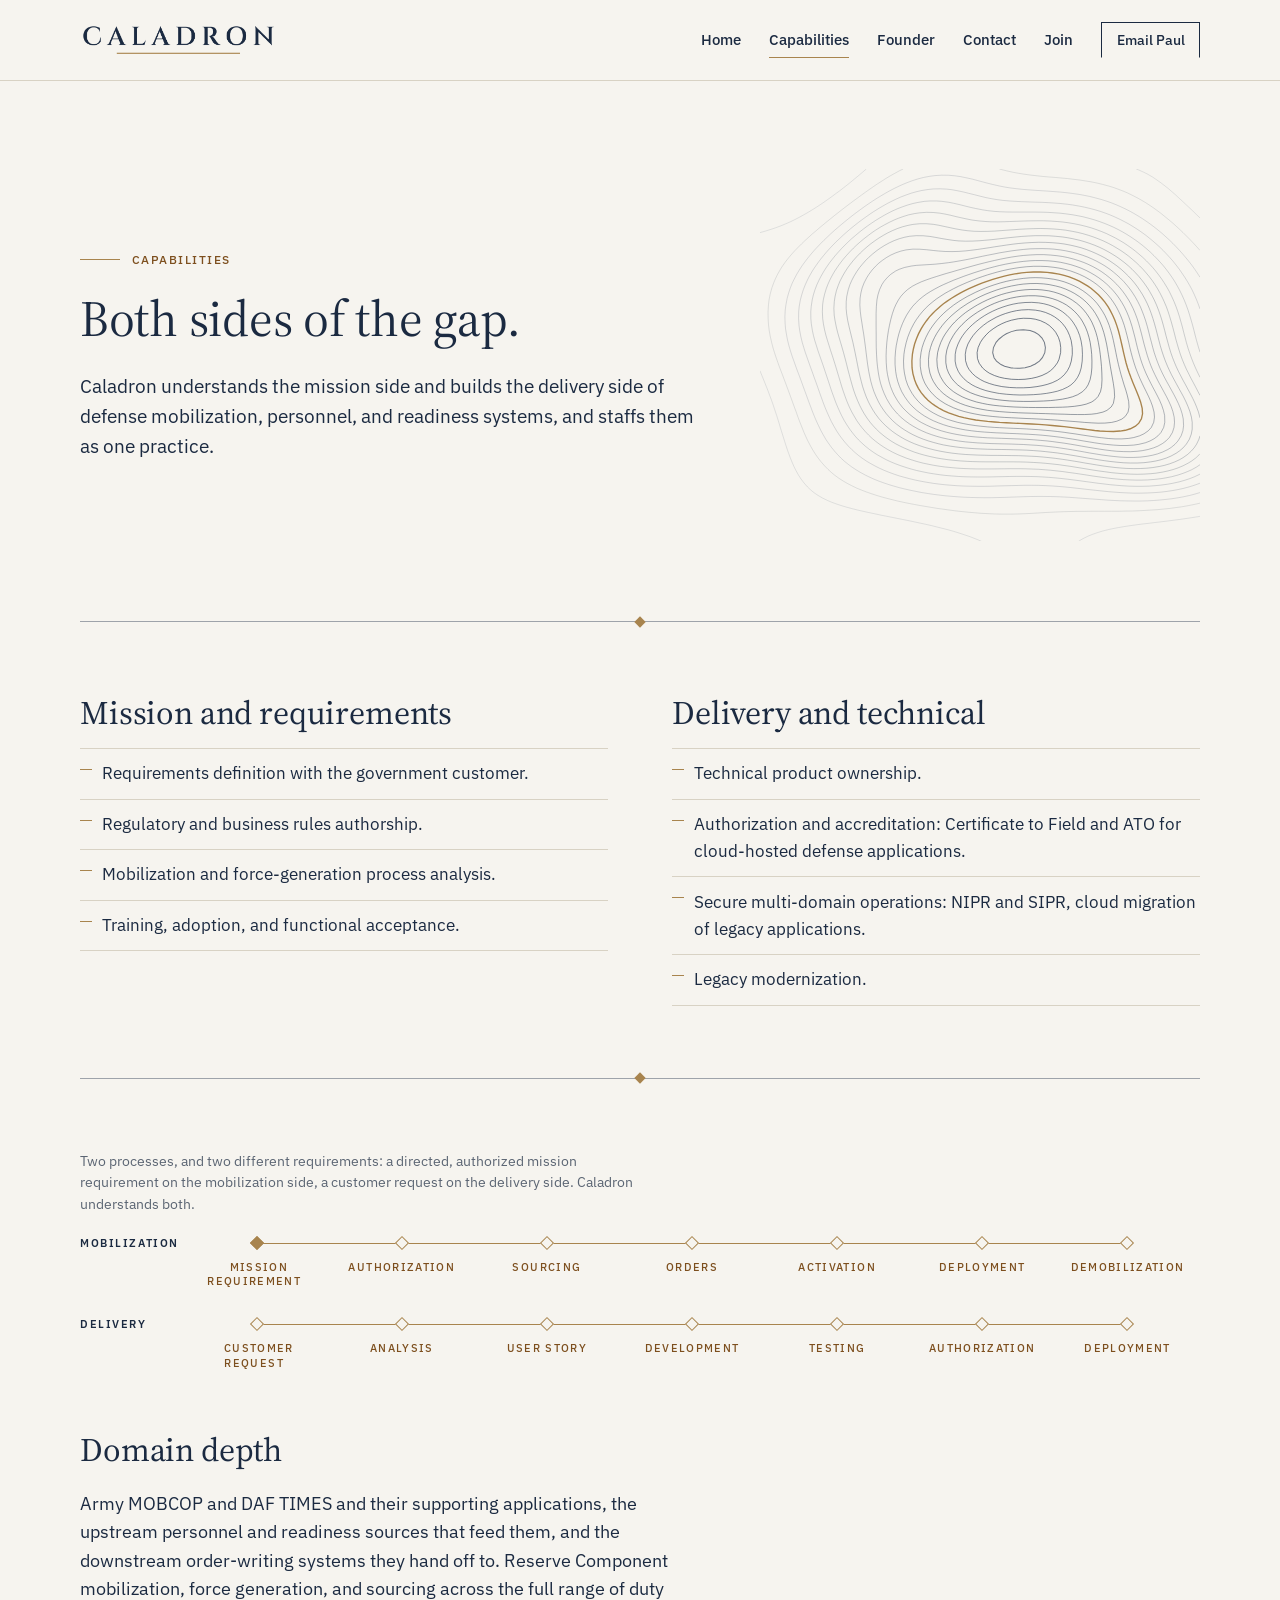
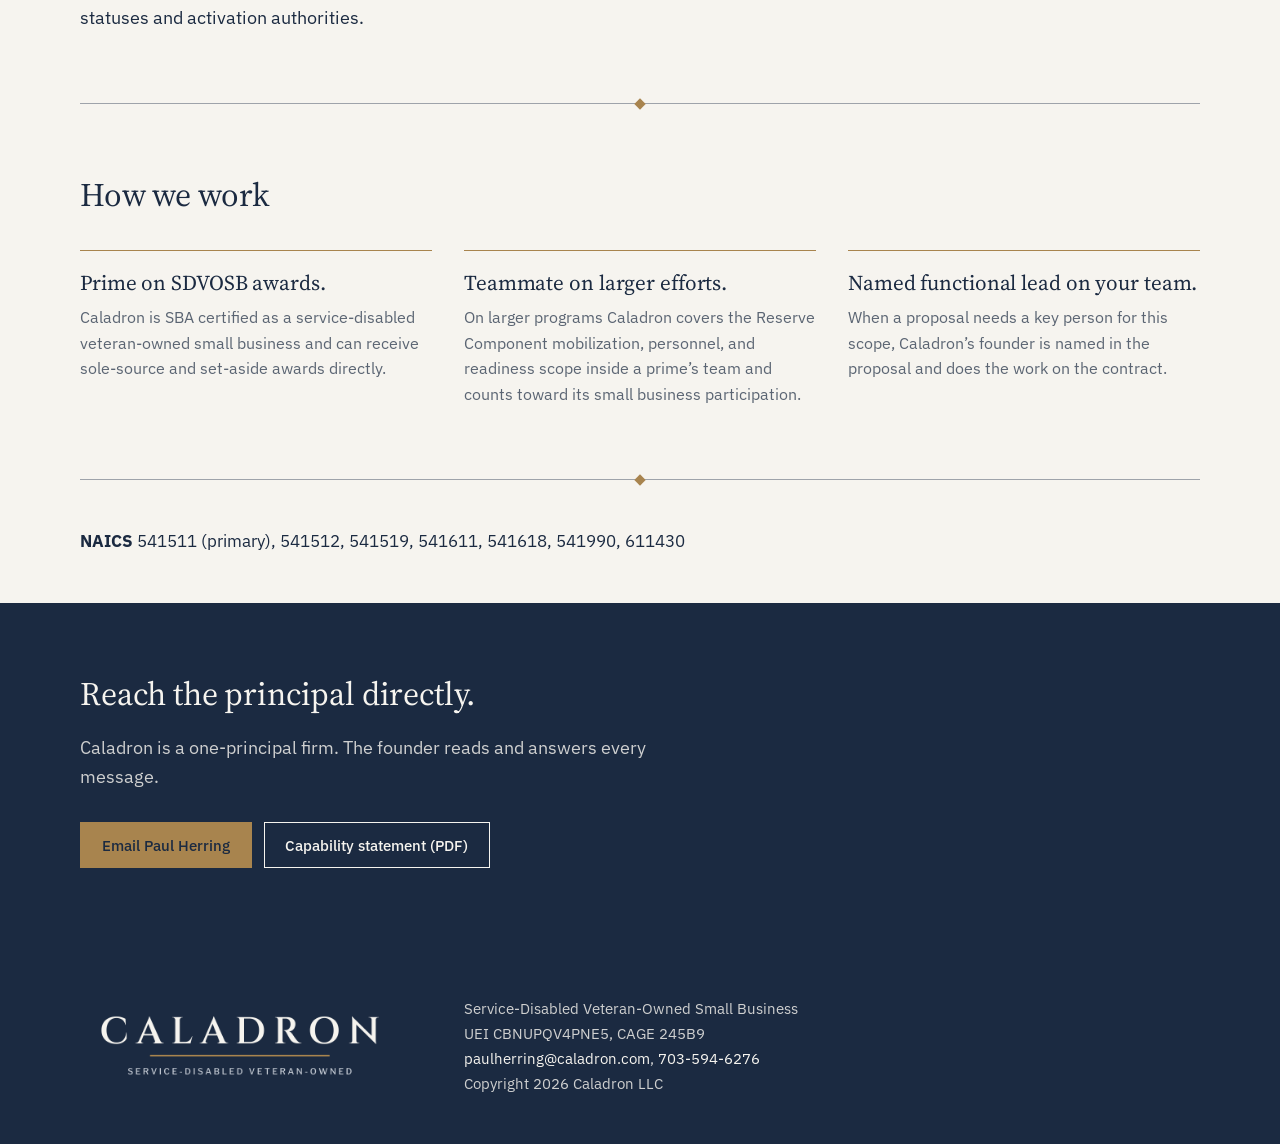
==== commit 90498011: "Restore NAICS 541519, 541990, and 611430 to the Home, Capabilities, and Contact pages Added on 11 Oc" ====
--- a/capabilities/index.html
+++ b/capabilities/index.html
@@ -96,7 +96,7 @@
 <div class="divider" aria-hidden="true"></div>
 <section class="section tight">
   <div class="wrap">
-    <p><strong>NAICS</strong> 541511 (primary), 541512, 541611, 541618</p>
+    <p><strong>NAICS</strong> 541511 (primary), 541512, 541519, 541611, 541618, 541990, 611430</p>
   </div>
 </section>
 <section class="cta navy">
